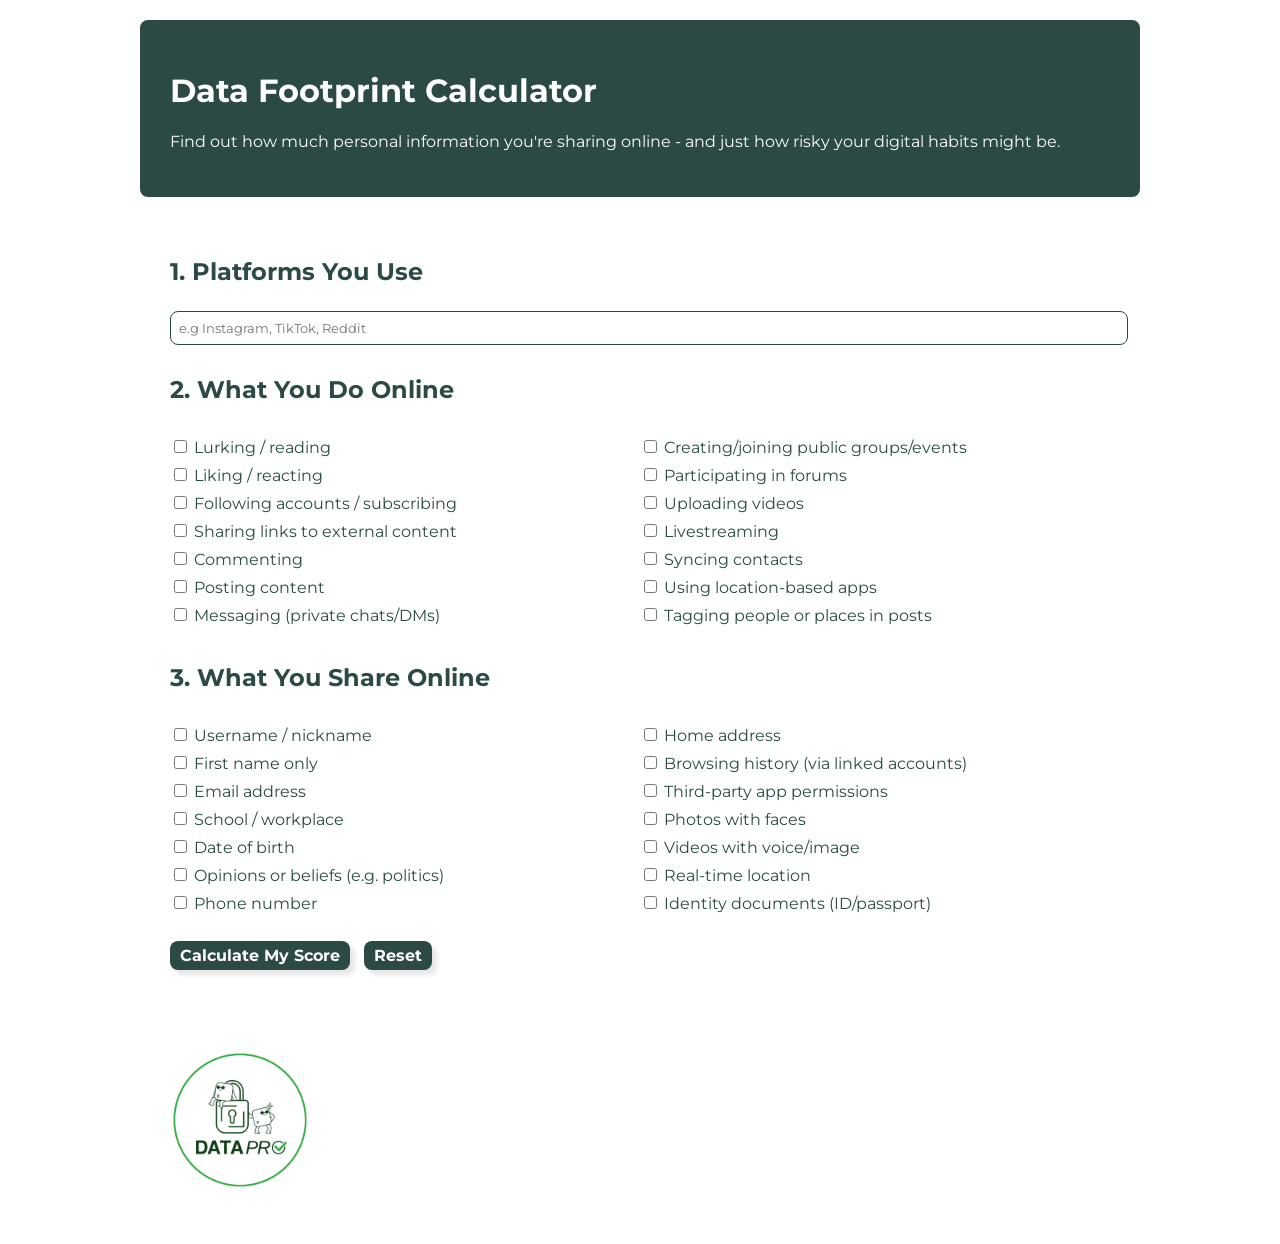
==== index.html @ 4d806327 "Change background to be green on 0 risk level" ====
<!DOCTYPE html>
<html>

<head>
    <meta charset="UTF-8">
    <title>Data Footprint Calculator</title>
    <link rel="preconnect" href="https://fonts.googleapis.com">
    <link rel="preconnect" href="https://fonts.gstatic.com" crossorigin>
    <link href="https://fonts.googleapis.com/css2?family=Montserrat:ital,wght@0,100..900;1,100..900&display=swap"
        rel="stylesheet">
    <link rel="stylesheet" href="styles.css">

</head>

<body>
    <div class="content-padding page-header">
            <h1>Data Footprint Calculator</h1>
            <p style="color: white;">Find out how much personal information you're sharing online - and just how risky your digital habits might be.</p>
    </div>

    <form id="footprintForm" class="content-padding">
        <h2>1. Platforms You Use</h2>
        <label><input type="text" name="platforms" placeholder="e.g Instagram, TikTok, Reddit" style="width:100%;"></label>

        <h2>2. What You Do Online</h2>
        <div class="flex-row">
            <div style="width: 50%;">
                <label><input type="checkbox" name="activity" value="1"> Lurking / reading</label>
                <label><input type="checkbox" name="activity" value="1"> Liking / reacting</label>
                <label><input type="checkbox" name="activity" value="1"> Following accounts / subscribing</label>
                <label><input type="checkbox" name="activity" value="2"> Sharing links to external content</label>
                <label><input type="checkbox" name="activity" value="2"> Commenting</label>
                <label><input type="checkbox" name="activity" value="2"> Posting content</label>
                <label><input type="checkbox" name="activity" value="2"> Messaging (private chats/DMs)</label>
            </div>
            <div>
                <label><input type="checkbox" name="activity" value="2"> Creating/joining public groups/events</label>
                <label><input type="checkbox" name="activity" value="2"> Participating in forums</label>
                <label><input type="checkbox" name="activity" value="3"> Uploading videos</label>
                <label><input type="checkbox" name="activity" value="3"> Livestreaming</label>
                <label><input type="checkbox" name="activity" value="3"> Syncing contacts</label>
                <label><input type="checkbox" name="activity" value="3"> Using location-based apps</label>
                <label><input type="checkbox" name="activity" value="3"> Tagging people or places in posts</label>
            </div>
        </div>



        <h2>3. What You Share Online</h2>
        <div class="flex-row">
            <div style="width: 50%;">
                <label><input type="checkbox" name="info" value="1"> Username / nickname</label>
                <label><input type="checkbox" name="info" value="1"> First name only</label>
                <label><input type="checkbox" name="info" value="2"> Email address</label>
                <label><input type="checkbox" name="info" value="2"> School / workplace</label>
                <label><input type="checkbox" name="info" value="2"> Date of birth</label>
                <label><input type="checkbox" name="info" value="2"> Opinions or beliefs (e.g. politics)</label>
                <label><input type="checkbox" name="info" value="3"> Phone number</label>
            </div>
            <div>
                <label><input type="checkbox" name="info" value="3"> Home address</label>
                <label><input type="checkbox" name="info" value="3"> Browsing history (via linked accounts)</label>
                <label><input type="checkbox" name="info" value="3"> Third-party app permissions</label>
                <label><input type="checkbox" name="info" value="3"> Photos with faces</label>
                <label><input type="checkbox" name="info" value="3"> Videos with voice/image</label>
                <label><input type="checkbox" name="info" value="4"> Real-time location</label>
                <label><input type="checkbox" name="info" value="4"> Identity documents (ID/passport)</label>
            </div>


        </div>



        <button type="button" id="submitBtn" style="margin-top:20px;">Calculate My Score</button>
        <button type="button" id="resetBtn" style="margin-left:10px;">Reset</button>

    </form>

    <div id="result" style="color: black;"></div>

    <div id="riskBreakdown" class="hidden content-padding">
        <h2 style="border-top: 1px solid rgb(128, 128, 128, 0.5); padding-top: 20px;">Understanding the Risks</h2>
        <p>Here's a complete breakdown of the risks involved with any activities you may do or infomation you share
            online. Stay safe out there!</p>

        <h3 style="padding-top: 24px;">Activites Done Online</h3>
        <table>
            <thead>
                <tr>
                    <th>Activity</th>
                    <th>Risk Level</th>
                    <th>Points</th>
                    <th>Why it Might Be Risky</th>
                </tr>
            </thead>
            <tbody>
                <tr>
                    <td>Lurking / reading</td>
                    <td>Low</td>
                    <td>1</td>
                    <td>Passive activity; no data is shared.</td>
                </tr>
                <tr>
                    <td>Liking / reacting</td>
                    <td>Low</td>
                    <td>1</td>
                    <td>Minimal data is shared; patterns may still be tracked.</td>
                </tr>
                <tr>
                    <td>Following accounts / subscribing</td>
                    <td>Low</td>
                    <td>1</td>
                    <td>May reveal interests, but limited direct exposure.</td>
                </tr>
                <tr>
                    <td>Sharing links to external content</td>
                    <td>Medium</td>
                    <td>2</td>
                    <td>Can indicate views and interests; can include tracking links.</td>
                </tr>
                <tr>
                    <td>Commenting</td>
                    <td>Medium</td>
                    <td>2</td>
                    <td>Reveals opinions; may include personal info unintentionally.</td>
                </tr>
                <tr>
                    <td>Posting content</td>
                    <td>Medium</td>
                    <td>2</td>
                    <td>May contain identifying details or patterns of behaviour.</td>
                </tr>
                <tr>
                    <td>Messaging (private chats/DMs)</td>
                    <td>Medium</td>
                    <td>2</td>
                    <td>Private, but still stored and potentially exposed.</td>
                </tr>
                <tr>
                    <td>Creating/joining public groups/events</td>
                    <td>Medium</td>
                    <td>2</td>
                    <td>Shows interests, affiliations, or physical presence.</td>
                </tr>
                <tr>
                    <td>Participating in forums</td>
                    <td>Medium</td>
                    <td>2</td>
                    <td>Often permanent, searchable, and potentially identifying.</td>
                </tr>
                <tr>
                    <td>Uploading videos</td>
                    <td>High</td>
                    <td>3</td>
                    <td>Can reveal appearance, voice, surroundings, identity.</td>
                </tr>
                <tr>
                    <td>Livestreaming</td>
                    <td>High</td>
                    <td>3</td>
                    <td>Real-time exposure with high potential for oversharing.</td>
                </tr>
                <tr>
                    <td>Syncing contacts</td>
                    <td>High</td>
                    <td>3</td>
                    <td>Shares your personal network with the platform.</td>
                </tr>
                <tr>
                    <td>Using location-based apps</td>
                    <td>High</td>
                    <td>3</td>
                    <td>Tracks movements and habits in real time.</td>
                </tr>
                <tr>
                    <td>Tagging people or places in posts</td>
                    <td>High</td>
                    <td>3</td>
                    <td>Reveals identity, location, and relationships.</td>
                </tr>
            </tbody>
        </table>

        <h3 style="padding-top: 24px;">Information Shared Online</h3>
        <table>
            <thead>
                <tr>
                    <th>Type of Info Shared</th>
                    <th>Sensitivity Level</th>
                    <th>Points</th>
                    <th>Why it Might Be Risky</th>
                </tr>
            </thead>
            <tbody>
                <tr>
                    <td>Username / nickname</td>
                    <td>Low</td>
                    <td>1</td>
                    <td>Often not linked to real identity, but can be reused across platforms.</td>
                </tr>
                <tr>
                    <td>First name only</td>
                    <td>Low</td>
                    <td>1</td>
                    <td>May be common, but contributes to identification when combined with other data.</td>
                </tr>
                <tr>
                    <td>Email address</td>
                    <td>Medium</td>
                    <td>2</td>
                    <td>Can be used for tracking, spam, or phishing attempts.</td>
                </tr>
                <tr>
                    <td>School / workplace</td>
                    <td>Medium</td>
                    <td>2</td>
                    <td>Gives away daily location and age group or profession.</td>
                </tr>
                <tr>
                    <td>Date of birth</td>
                    <td>Medium</td>
                    <td>2</td>
                    <td>Common for security questions; reveals age.</td>
                </tr>
                <tr>
                    <td>Opinions or beliefs (e.g. politics)</td>
                    <td>Medium</td>
                    <td>2</td>
                    <td>May be used to profile or target you with content or ads.</td>
                </tr>
                <tr>
                    <td>Phone number</td>
                    <td>High</td>
                    <td>3</td>
                    <td>Used for verification, but also enables spam, scams, and tracking.</td>
                </tr>
                <tr>
                    <td>Home address</td>
                    <td>High</td>
                    <td>3</td>
                    <td>Reveals where you live; risk of stalking or physical harm.</td>
                </tr>
                <tr>
                    <td>Browsing history (via linked accounts)</td>
                    <td>High</td>
                    <td>3</td>
                    <td>Can build an in-depth profile of your habits and interests.</td>
                </tr>
                <tr>
                    <td>Third-party app permissions</td>
                    <td>High</td>
                    <td>3</td>
                    <td>Allows other apps access to your data, often with little transparency.</td>
                </tr>
                <tr>
                    <td>Photos with faces</td>
                    <td>High</td>
                    <td>3</td>
                    <td>Facial recognition and identity exposure risks.</td>
                </tr>
                <tr>
                    <td>Videos with voice/image</td>
                    <td>High</td>
                    <td>3</td>
                    <td>Reveals multiple personal characteristics and details.</td>
                </tr>
                <tr>
                    <td>Real-time location</td>
                    <td>Very High</td>
                    <td>4</td>
                    <td>Can be used to track movements and current position.</td>
                </tr>
                <tr>
                    <td>Identity documents (ID/passport)</td>
                    <td>Very High</td>
                    <td>4</td>
                    <td>Highly sensitive; can lead to identity theft or fraud.</td>
                </tr>
            </tbody>
        </table>

    </div>

    <div>
        <img src="assets/DataPro_logo_circle.png" alt="DataPro Project Logo" style="max-width: 200px;">
    </div>

    <script>

        // Calculate Data Footprint Score
        document.getElementById('submitBtn').addEventListener('click', function () {


            let activityCheckboxes = document.querySelectorAll('input[name="activity"]:checked');
            let infoCheckboxes = document.querySelectorAll('input[name="info"]:checked');

            let score = 0;
            let highestRisk = 0;

            // Calculate total score and highest risk level
            activityCheckboxes.forEach(cb => {
                let val = parseInt(cb.value);
                score += val;
                if (val > highestRisk) highestRisk = val;
            });

            infoCheckboxes.forEach(cb => {
                let val = parseInt(cb.value);
                score += val;
                if (val > highestRisk) highestRisk = val;
            });

            console.log(highestRisk);
            
            // Determine background colour based on risk level
            let backgroundColor = '';
            if (highestRisk <= 1) {
                backgroundColor = "green";
            } else if (highestRisk === 2) {
                backgroundColor = "yellow";
            } else if (highestRisk === 3) {
                backgroundColor = "orange";
            } else if (highestRisk === 4) {
                backgroundColor = "red";
            };


            // Determine Footprint Size based on total score
            let footprintSize = '';
            if (score <= 10) {
                footprintSize = '🟢 Minimal – You’re sharing very little online';
            } else if (score <= 25) {
                footprintSize = '🟠 Moderate – You’re sharing a fair amount';
            } else if (score <= 45) {
                footprintSize = '🟡 Significant – Your online footprint is growing';
            } else {
                footprintSize = '🔴 Large – You have a very big online footprint';
            }

            // Determine Risk Level based on highest risk value
            let riskLevel = '';
            switch (highestRisk) {
                case 4:
                    riskLevel = '🔴 High Risk – You’ve shared highly sensitive information or actions';
                    break;
                case 3:
                    riskLevel = '🟠 Moderate Risk – You’re sharing some sensitive data or actions';
                    break;
                case 2:
                    riskLevel = '🟡 Low Risk – You have moderate sharing behaviour';
                    break;
                default:
                    riskLevel = '🟢 Minimal Risk – Your online activity is quite safe';
            }


            // Show result div and populate results
            let resultDiv = document.getElementById('result');
            resultDiv.innerHTML = `
                <h3>The results are in...</h3>
                <strong>Footprint Score:</strong> ${score}<br></br>
                <strong>Footprint Size:</strong> ${footprintSize}<br></br>
                <strong>Risk Level:</strong> ${riskLevel}<br></br>`;

            // resultDiv.classList.remove('hidden');
            resultDiv.removeAttribute('class');

            resultDiv.classList.add('result-visible');
            resultDiv.classList.add(`${backgroundColor}`);
            resultDiv.classList.add('visible');


            // Show Risk Breakdown table
            const breakdown = document.getElementById("riskBreakdown");
            breakdown.classList.remove('hidden');
            breakdown.classList.add('visible');

        });

        // Reset Form 
        document.getElementById('resetBtn').addEventListener('click', function () {

            // Hide results
            const resultDiv = document.getElementById('result');
            resultDiv.classList.remove('visible');
            resultDiv.classList.remove('result-visible');
            resultDiv.classList.add('hidden');

            // Hide the breakdown table
            const breakdown = document.getElementById("riskBreakdown");
            breakdown.classList.remove("visible");
            breakdown.classList.add("hidden");

            // Uncheck checkboxes
            document.querySelectorAll('input[type="checkbox"]').forEach(cb => cb.checked = false);

            // Clear platforms input
            document.querySelector('input[name="platforms"]').value = '';



        });

    </script>

</body>

</html>
---- styles.css ----
:root {
               --dp-green: #2b4a45;
           }

           body {
               font-family: 'Montserrat', sans-serif;
               color: var(--dp-green);
               max-width: 1000px;
               margin: 0 auto;
               padding: 20px;
           }

           .content-padding {
               padding: 30px;
           }

           .page-header {
               background-color: var(--dp-green);
               border-radius: 8px;
               ;
           }

           h1 {
               color: white;
           }

           h2 {
               margin-top: 30px;
               padding-bottom: 5px;
           }

           label {
               display: block;
               margin: 8px 0;
           }


           #result {
               margin-top: 20px;
               opacity: 1;
               transition: opacity 0.5s ease;
           }

           .result-visible {
               border: 1px solid var(--dp-green);
               margin: 0 30px;
               padding: 5px 15px;
               border-radius: 8px;
           }

           /* DYNAMIC CLASSES FOR RESULTS BACKGROUND*/ 
           .red {
            background-color: rgb(252, 81, 81);
           }

           .orange {
            background-color: rgb(238, 164, 26);
           }

           .yellow {
                background-color: rgb(255, 255, 145);
           }

           .green {
            background-color: rgb(157, 223, 157);
           }

           .hidden {
               display: none;
           }

           .visible {
               display: block;
           }

           .flex-row {
               display: flex;
               flex-direction: row;
               align-items: center;
           }

           input {
               padding: 8px;
               border: 0.5px solid var(--dp-green);
               border-radius: 8px;
               font-family: 'Montserrat', sans-serif;
           }

           button {
               padding: 5px 10px;
               border: none;
               border-radius: 8px;
               font-size: 1rem;
               font-family: 'Montserrat', sans-serif;
               font-weight: bold;
               background-color: var(--dp-green);
               color: white;
               box-shadow: 5px 5px 5px rgba(0, 0, 0, 0.1);
           }

           button:hover {
               cursor: pointer;
               background-color: rgb(43, 74, 69, 0.7);
           }

           table {
               width: 100%;
               border-collapse: collapse;
               margin: 1em 0;
               font-family: 'Montserrat', sans-serif;
               box-shadow: 0 2px 5px rgba(0, 0, 0, 0.1);
           }

           th,
           td {
               padding: 12px 16px;
               text-align: left;
               border-bottom: 1px solid #ddd;
           }

           thead {
               background-color: #f5f5f5;
           }

           tbody tr:nth-child(even) {
               background-color: #fafafa;
           }

           th {
               font-weight: 600;
               color: #333;
           }
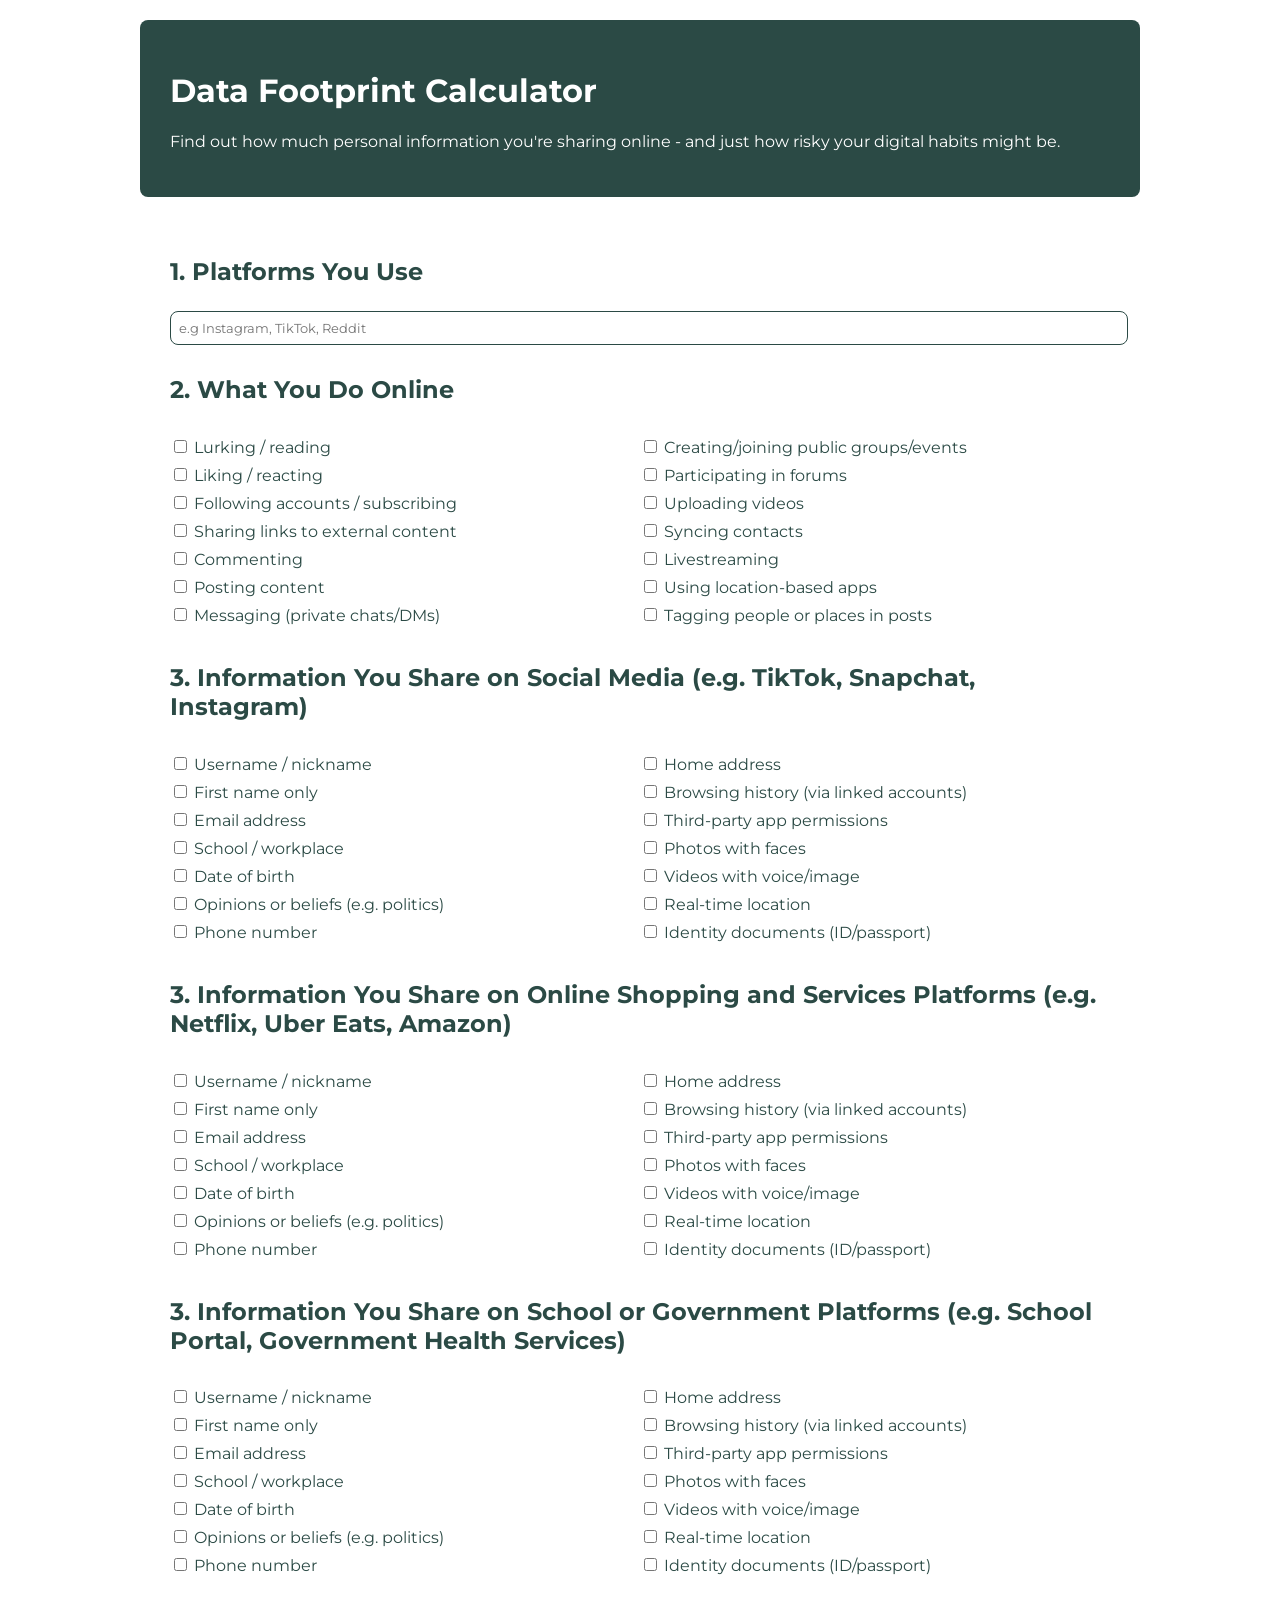
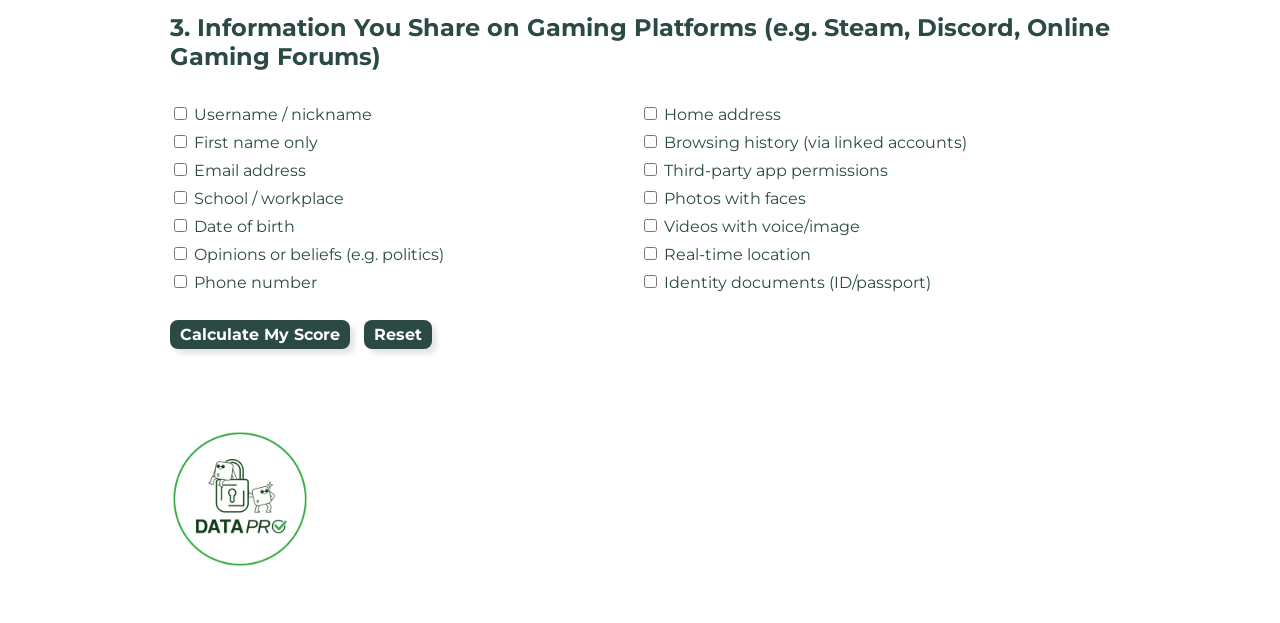
==== commit 4a2ba314: "updates made to scoring system - add separate categories for information shared on different types o" ====
--- a/index.html
+++ b/index.html
@@ -9,22 +9,24 @@
     <link href="https://fonts.googleapis.com/css2?family=Montserrat:ital,wght@0,100..900;1,100..900&display=swap"
         rel="stylesheet">
     <link rel="stylesheet" href="styles.css">
-
+    <meta name="viewport" content="width=device-width, initial-scale=1.0">
 </head>
 
 <body>
     <div class="content-padding page-header">
-            <h1>Data Footprint Calculator</h1>
-            <p style="color: white;">Find out how much personal information you're sharing online - and just how risky your digital habits might be.</p>
+        <h1>Data Footprint Calculator</h1>
+        <p style="color: white;">Find out how much personal information you're sharing online - and just how risky your
+            digital habits might be.</p>
     </div>
 
     <form id="footprintForm" class="content-padding">
         <h2>1. Platforms You Use</h2>
-        <label><input type="text" name="platforms" placeholder="e.g Instagram, TikTok, Reddit" style="width:100%;"></label>
+        <label><input type="text" name="platforms" placeholder="e.g Instagram, TikTok, Reddit"
+                style="width:100%;"></label>
 
         <h2>2. What You Do Online</h2>
         <div class="flex-row">
-            <div style="width: 50%;">
+            <div class="checkbox-container">
                 <label><input type="checkbox" name="activity" value="1"> Lurking / reading</label>
                 <label><input type="checkbox" name="activity" value="1"> Liking / reacting</label>
                 <label><input type="checkbox" name="activity" value="1"> Following accounts / subscribing</label>
@@ -37,22 +39,20 @@
                 <label><input type="checkbox" name="activity" value="2"> Creating/joining public groups/events</label>
                 <label><input type="checkbox" name="activity" value="2"> Participating in forums</label>
                 <label><input type="checkbox" name="activity" value="3"> Uploading videos</label>
-                <label><input type="checkbox" name="activity" value="3"> Livestreaming</label>
                 <label><input type="checkbox" name="activity" value="3"> Syncing contacts</label>
-                <label><input type="checkbox" name="activity" value="3"> Using location-based apps</label>
-                <label><input type="checkbox" name="activity" value="3"> Tagging people or places in posts</label>
-            </div>
-        </div>
-
-
-
-        <h2>3. What You Share Online</h2>
+                <label><input type="checkbox" name="activity" value="4"> Livestreaming</label>
+                <label><input type="checkbox" name="activity" value="4"> Using location-based apps</label>
+                <label><input type="checkbox" name="activity" value="4"> Tagging people or places in posts</label>
+            </div>
+        </div>
+
+        <h2>3. Information You Share on Social Media (e.g. TikTok, Snapchat, Instagram)</h2>
         <div class="flex-row">
-            <div style="width: 50%;">
+            <div class="checkbox-container">
                 <label><input type="checkbox" name="info" value="1"> Username / nickname</label>
                 <label><input type="checkbox" name="info" value="1"> First name only</label>
                 <label><input type="checkbox" name="info" value="2"> Email address</label>
-                <label><input type="checkbox" name="info" value="2"> School / workplace</label>
+                <label><input type="checkbox" name="info" value="3"> School / workplace</label>
                 <label><input type="checkbox" name="info" value="2"> Date of birth</label>
                 <label><input type="checkbox" name="info" value="2"> Opinions or beliefs (e.g. politics)</label>
                 <label><input type="checkbox" name="info" value="3"> Phone number</label>
@@ -66,11 +66,74 @@
                 <label><input type="checkbox" name="info" value="4"> Real-time location</label>
                 <label><input type="checkbox" name="info" value="4"> Identity documents (ID/passport)</label>
             </div>
-
-
-        </div>
-
-
+        </div>
+
+        <h2>3. Information You Share on Online Shopping and Services Platforms (e.g. Netflix, Uber Eats, Amazon)</h2>
+        <div class="flex-row">
+            <div class="checkbox-container">
+                <label><input type="checkbox" name="info" value="1"> Username / nickname</label>
+                <label><input type="checkbox" name="info" value="1"> First name only</label>
+                <label><input type="checkbox" name="info" value="2"> Email address</label>
+                <label><input type="checkbox" name="info" value="3"> School / workplace</label>
+                <label><input type="checkbox" name="info" value="3"> Date of birth</label>
+                <label><input type="checkbox" name="info" value="2"> Opinions or beliefs (e.g. politics)</label>
+                <label><input type="checkbox" name="info" value="3"> Phone number</label>
+            </div>
+            <div>
+                <label><input type="checkbox" name="info" value="2"> Home address</label>
+                <label><input type="checkbox" name="info" value="3"> Browsing history (via linked accounts)</label>
+                <label><input type="checkbox" name="info" value="3"> Third-party app permissions</label>
+                <label><input type="checkbox" name="info" value="2"> Photos with faces</label>
+                <label><input type="checkbox" name="info" value="2"> Videos with voice/image</label>
+                <label><input type="checkbox" name="info" value="3"> Real-time location</label>
+                <label><input type="checkbox" name="info" value="4"> Identity documents (ID/passport)</label>
+            </div>
+        </div>
+
+        <h2>3. Information You Share on School or Government Platforms (e.g. School Portal, Government Health Services)
+        </h2>
+        <div class="flex-row">
+            <div class="checkbox-container">
+                <label><input type="checkbox" name="info" value="1"> Username / nickname</label>
+                <label><input type="checkbox" name="info" value="1"> First name only</label>
+                <label><input type="checkbox" name="info" value="2"> Email address</label>
+                <label><input type="checkbox" name="info" value="2"> School / workplace</label>
+                <label><input type="checkbox" name="info" value="2"> Date of birth</label>
+                <label><input type="checkbox" name="info" value="2"> Opinions or beliefs (e.g. politics)</label>
+                <label><input type="checkbox" name="info" value="2"> Phone number</label>
+            </div>
+            <div>
+                <label><input type="checkbox" name="info" value="2"> Home address</label>
+                <label><input type="checkbox" name="info" value="2"> Browsing history (via linked accounts)</label>
+                <label><input type="checkbox" name="info" value="2"> Third-party app permissions</label>
+                <label><input type="checkbox" name="info" value="1"> Photos with faces</label>
+                <label><input type="checkbox" name="info" value="1"> Videos with voice/image</label>
+                <label><input type="checkbox" name="info" value="2"> Real-time location</label>
+                <label><input type="checkbox" name="info" value="2"> Identity documents (ID/passport)</label>
+            </div>
+        </div>
+
+        <h2>3. Information You Share on Gaming Platforms (e.g. Steam, Discord, Online Gaming Forums)</h2>
+        <div class="flex-row">
+            <div class="checkbox-container">
+                <label><input type="checkbox" name="info" value="1"> Username / nickname</label>
+                <label><input type="checkbox" name="info" value="2"> First name only</label>
+                <label><input type="checkbox" name="info" value="3"> Email address</label>
+                <label><input type="checkbox" name="info" value="3"> School / workplace</label>
+                <label><input type="checkbox" name="info" value="2"> Date of birth</label>
+                <label><input type="checkbox" name="info" value="2"> Opinions or beliefs (e.g. politics)</label>
+                <label><input type="checkbox" name="info" value="3"> Phone number</label>
+            </div>
+            <div>
+                <label><input type="checkbox" name="info" value="4"> Home address</label>
+                <label><input type="checkbox" name="info" value="3"> Browsing history (via linked accounts)</label>
+                <label><input type="checkbox" name="info" value="3"> Third-party app permissions</label>
+                <label><input type="checkbox" name="info" value="3"> Photos with faces</label>
+                <label><input type="checkbox" name="info" value="3"> Videos with voice/image</label>
+                <label><input type="checkbox" name="info" value="4"> Real-time location</label>
+                <label><input type="checkbox" name="info" value="4"> Identity documents (ID/passport)</label>
+            </div>
+        </div>
 
         <button type="button" id="submitBtn" style="margin-top:20px;">Calculate My Score</button>
         <button type="button" id="resetBtn" style="margin-left:10px;">Reset</button>
@@ -85,204 +148,435 @@
             online. Stay safe out there!</p>
 
         <h3 style="padding-top: 24px;">Activites Done Online</h3>
-        <table>
-            <thead>
-                <tr>
-                    <th>Activity</th>
-                    <th>Risk Level</th>
-                    <th>Points</th>
-                    <th>Why it Might Be Risky</th>
-                </tr>
-            </thead>
-            <tbody>
-                <tr>
-                    <td>Lurking / reading</td>
-                    <td>Low</td>
-                    <td>1</td>
-                    <td>Passive activity; no data is shared.</td>
-                </tr>
-                <tr>
-                    <td>Liking / reacting</td>
-                    <td>Low</td>
-                    <td>1</td>
-                    <td>Minimal data is shared; patterns may still be tracked.</td>
-                </tr>
-                <tr>
-                    <td>Following accounts / subscribing</td>
-                    <td>Low</td>
-                    <td>1</td>
-                    <td>May reveal interests, but limited direct exposure.</td>
-                </tr>
-                <tr>
-                    <td>Sharing links to external content</td>
-                    <td>Medium</td>
-                    <td>2</td>
-                    <td>Can indicate views and interests; can include tracking links.</td>
-                </tr>
-                <tr>
-                    <td>Commenting</td>
-                    <td>Medium</td>
-                    <td>2</td>
-                    <td>Reveals opinions; may include personal info unintentionally.</td>
-                </tr>
-                <tr>
-                    <td>Posting content</td>
-                    <td>Medium</td>
-                    <td>2</td>
-                    <td>May contain identifying details or patterns of behaviour.</td>
-                </tr>
-                <tr>
-                    <td>Messaging (private chats/DMs)</td>
-                    <td>Medium</td>
-                    <td>2</td>
-                    <td>Private, but still stored and potentially exposed.</td>
-                </tr>
-                <tr>
-                    <td>Creating/joining public groups/events</td>
-                    <td>Medium</td>
-                    <td>2</td>
-                    <td>Shows interests, affiliations, or physical presence.</td>
-                </tr>
-                <tr>
-                    <td>Participating in forums</td>
-                    <td>Medium</td>
-                    <td>2</td>
-                    <td>Often permanent, searchable, and potentially identifying.</td>
-                </tr>
-                <tr>
-                    <td>Uploading videos</td>
-                    <td>High</td>
-                    <td>3</td>
-                    <td>Can reveal appearance, voice, surroundings, identity.</td>
-                </tr>
-                <tr>
-                    <td>Livestreaming</td>
-                    <td>High</td>
-                    <td>3</td>
-                    <td>Real-time exposure with high potential for oversharing.</td>
-                </tr>
-                <tr>
-                    <td>Syncing contacts</td>
-                    <td>High</td>
-                    <td>3</td>
-                    <td>Shares your personal network with the platform.</td>
-                </tr>
-                <tr>
-                    <td>Using location-based apps</td>
-                    <td>High</td>
-                    <td>3</td>
-                    <td>Tracks movements and habits in real time.</td>
-                </tr>
-                <tr>
-                    <td>Tagging people or places in posts</td>
-                    <td>High</td>
-                    <td>3</td>
-                    <td>Reveals identity, location, and relationships.</td>
-                </tr>
-            </tbody>
-        </table>
-
-        <h3 style="padding-top: 24px;">Information Shared Online</h3>
-        <table>
-            <thead>
-                <tr>
-                    <th>Type of Info Shared</th>
-                    <th>Sensitivity Level</th>
-                    <th>Points</th>
-                    <th>Why it Might Be Risky</th>
-                </tr>
-            </thead>
-            <tbody>
-                <tr>
-                    <td>Username / nickname</td>
-                    <td>Low</td>
-                    <td>1</td>
-                    <td>Often not linked to real identity, but can be reused across platforms.</td>
-                </tr>
-                <tr>
-                    <td>First name only</td>
-                    <td>Low</td>
-                    <td>1</td>
-                    <td>May be common, but contributes to identification when combined with other data.</td>
-                </tr>
-                <tr>
-                    <td>Email address</td>
-                    <td>Medium</td>
-                    <td>2</td>
-                    <td>Can be used for tracking, spam, or phishing attempts.</td>
-                </tr>
-                <tr>
-                    <td>School / workplace</td>
-                    <td>Medium</td>
-                    <td>2</td>
-                    <td>Gives away daily location and age group or profession.</td>
-                </tr>
-                <tr>
-                    <td>Date of birth</td>
-                    <td>Medium</td>
-                    <td>2</td>
-                    <td>Common for security questions; reveals age.</td>
-                </tr>
-                <tr>
-                    <td>Opinions or beliefs (e.g. politics)</td>
-                    <td>Medium</td>
-                    <td>2</td>
-                    <td>May be used to profile or target you with content or ads.</td>
-                </tr>
-                <tr>
-                    <td>Phone number</td>
-                    <td>High</td>
-                    <td>3</td>
-                    <td>Used for verification, but also enables spam, scams, and tracking.</td>
-                </tr>
-                <tr>
-                    <td>Home address</td>
-                    <td>High</td>
-                    <td>3</td>
-                    <td>Reveals where you live; risk of stalking or physical harm.</td>
-                </tr>
-                <tr>
-                    <td>Browsing history (via linked accounts)</td>
-                    <td>High</td>
-                    <td>3</td>
-                    <td>Can build an in-depth profile of your habits and interests.</td>
-                </tr>
-                <tr>
-                    <td>Third-party app permissions</td>
-                    <td>High</td>
-                    <td>3</td>
-                    <td>Allows other apps access to your data, often with little transparency.</td>
-                </tr>
-                <tr>
-                    <td>Photos with faces</td>
-                    <td>High</td>
-                    <td>3</td>
-                    <td>Facial recognition and identity exposure risks.</td>
-                </tr>
-                <tr>
-                    <td>Videos with voice/image</td>
-                    <td>High</td>
-                    <td>3</td>
-                    <td>Reveals multiple personal characteristics and details.</td>
-                </tr>
-                <tr>
-                    <td>Real-time location</td>
-                    <td>Very High</td>
-                    <td>4</td>
-                    <td>Can be used to track movements and current position.</td>
-                </tr>
-                <tr>
-                    <td>Identity documents (ID/passport)</td>
-                    <td>Very High</td>
-                    <td>4</td>
-                    <td>Highly sensitive; can lead to identity theft or fraud.</td>
-                </tr>
-            </tbody>
-        </table>
-
+        <div class="table-container">
+            <table>
+                <thead>
+                    <tr>
+                        <th>Activity</th>
+                        <th>Risk Level</th>
+                        <th>Why it Might Be Risky</th>
+                    </tr>
+                </thead>
+                <tbody>
+                    <tr>
+                        <td>Lurking / reading</td>
+                        <td>Low</td>
+                        <td>Passive activity; no data is shared.</td>
+                    </tr>
+                    <tr>
+                        <td>Liking / reacting</td>
+                        <td>Low</td>
+                        <td>Minimal data is shared; patterns may still be tracked.</td>
+                    </tr>
+                    <tr>
+                        <td>Following accounts / subscribing</td>
+                        <td>Low</td>
+                        <td>May reveal interests, but limited direct exposure.</td>
+                    </tr>
+                    <tr>
+                        <td>Sharing links to external content</td>
+                        <td>Medium</td>
+                        <td>Can indicate views and interests; can include tracking links.</td>
+                    </tr>
+                    <tr>
+                        <td>Commenting</td>
+                        <td>Medium</td>
+                        <td>Reveals opinions; may include personal info unintentionally.</td>
+                    </tr>
+                    <tr>
+                        <td>Posting content</td>
+                        <td>Medium</td>
+                        <td>May contain identifying details or patterns of behaviour.</td>
+                    </tr>
+                    <tr>
+                        <td>Messaging (private chats/DMs)</td>
+                        <td>Medium</td>
+                        <td>Private, but still stored and potentially exposed.</td>
+                    </tr>
+                    <tr>
+                        <td>Creating/joining public groups/events</td>
+                        <td>Medium</td>
+                        <td>Shows interests, affiliations, or physical presence.</td>
+                    </tr>
+                    <tr>
+                        <td>Participating in forums</td>
+                        <td>Medium</td>
+                        <td>Often permanent, searchable, and potentially identifying.</td>
+                    </tr>
+                    <tr>
+                        <td>Uploading videos</td>
+                        <td>High</td>
+                        <td>Can reveal appearance, voice, surroundings, identity.</td>
+                    </tr>
+                                        <tr>
+                        <td>Syncing contacts</td>
+                        <td>High</td>
+                        <td>Shares your personal network with the platform.</td>
+                    </tr>
+                    <tr>
+                        <td>Livestreaming</td>
+                        <td>Very High</td>
+                        <td>Real-time exposure with high potential for oversharing.</td>
+                    </tr>
+                    <tr>
+                        <td>Using location-based apps</td>
+                        <td>Very High</td>
+                        <td>Tracks movements and habits in real time.</td>
+                    </tr>
+                    <tr>
+                        <td>Tagging people or places in posts</td>
+                        <td>Very High</td>
+                        <td>Reveals identity, location, and relationships.</td>
+                    </tr>
+                </tbody>
+            </table>
+        </div>
+
+        <h3 style="padding-top: 24px;">Information Shared on Social Media Platforms</h3>
+        <div class="table-container">
+            <table>
+                <thead>
+                    <tr>
+                        <th>Type of Info Shared</th>
+                        <th>Sensitivity Level</th>
+                        <th>Why it Might Be Risky</th>
+                    </tr>
+                </thead>
+                <tbody>
+                    <tr>
+                        <td>Username / nickname</td>
+                        <td>Low</td>
+                        <td>Often not linked to real identity, but can be reused across platforms.</td>
+                    </tr>
+                    <tr>
+                        <td>First name only</td>
+                        <td>Low</td>
+                        <td>May be common, but contributes to identification when combined with other data.</td>
+                    </tr>
+                    <tr>
+                        <td>Email address</td>
+                        <td>Medium</td>
+                        <td>Can be used for tracking, spam, or phishing attempts.</td>
+                    </tr>
+                    <tr>
+                        <td>Date of birth</td>
+                        <td>Medium</td>
+                        <td>Common for security questions; reveals age.</td>
+                    </tr>
+                    <tr>
+                        <td>Opinions or beliefs (e.g. politics)</td>
+                        <td>Medium</td>
+                        <td>May be used to profile or target you with content or ads.</td>
+                    </tr>
+                    <tr>
+                        <td>School / workplace</td>
+                        <td>High</td>
+                        <td>Gives away daily location and age group or profession.</td>
+                    </tr>
+                    <tr>
+                        <td>Phone number</td>
+                        <td>High</td>
+                        <td>Used for verification, but also enables spam, scams, and tracking.</td>
+                    </tr>
+                    <tr>
+                        <td>Home address</td>
+                        <td>High</td>
+                        <td>Reveals where you live; risk of stalking or physical harm.</td>
+                    </tr>
+                    <tr>
+                        <td>Browsing history (via linked accounts)</td>
+                        <td>High</td>
+                        <td>Can build an in-depth profile of your habits and interests.</td>
+                    </tr>
+                    <tr>
+                        <td>Third-party app permissions</td>
+                        <td>High</td>
+                        <td>Allows other apps access to your data, often with little transparency.</td>
+                    </tr>
+                    <tr>
+                        <td>Photos with faces</td>
+                        <td>High</td>
+                        <td>Facial recognition and identity exposure risks.</td>
+                    </tr>
+                    <tr>
+                        <td>Videos with voice/image</td>
+                        <td>High</td>
+                        <td>Reveals multiple personal characteristics and details.</td>
+                    </tr>
+                    <tr>
+                        <td>Real-time location</td>
+                        <td>Very High</td>
+                        <td>Can be used to track movements and current position.</td>
+                    </tr>
+                    <tr>
+                        <td>Identity documents (ID/passport)</td>
+                        <td>Very High</td>
+                        <td>Highly sensitive; can lead to identity theft or fraud.</td>
+                    </tr>
+                </tbody>
+            </table>
+        </div>
+
+        <h3 style="padding-top: 24px;">Information Shared on Online Shopping & Services Platforms</h3>
+        <div class="table-container">
+            <table>
+                <thead>
+                    <tr>
+                        <th>Type of Info Shared</th>
+                        <th>Sensitivity Level</th>
+                        <th>Why it Might Be Risky</th>
+                    </tr>
+                </thead>
+                <tbody>
+                    <tr>
+                        <td>Username / nickname</td>
+                        <td>Low</td>
+                        <td>Can be reused across platforms and linked with purchase habits.</td>
+                    </tr>
+                    <tr>
+                        <td>First name only</td>
+                        <td>Low</td>
+                        <td>May not identify you alone, but can help build a profile.</td>
+                    </tr>
+                    <tr>
+                        <td>Opinions or beliefs (e.g. politics)</td>
+                        <td>Medium</td>
+                        <td>Used for profiling and ad targeting.</td>
+                    </tr>
+                    <tr>
+                        <td>Email address</td>
+                        <td>Medium</td>
+                        <td>Used for login, marketing, and vulnerable to spam/phishing.</td>
+                    </tr>
+                    <tr>
+                        <td>Home address</td>
+                        <td>High</td>
+                        <td>Shared for delivery, but poses risks if leaked.</td>
+                    </tr>
+
+                    <tr>
+                        <td>School / workplace</td>
+                        <td>High</td>
+                        <td>Helps reveal location or income bracket.</td>
+                    </tr>
+                    <tr>
+                        <td>Date of birth</td>
+                        <td>High</td>
+                        <td>Used for age verification and account security.</td>
+                    </tr>
+                    <tr>
+                        <td>Phone number</td>
+                        <td>High</td>
+                        <td>Used for delivery updates but vulnerable to scam calls.</td>
+                    </tr>
+                    <tr>
+                        <td>Browsing history (via linked accounts)</td>
+                        <td>High</td>
+                        <td>Used for highly targeted advertising and profiling.</td>
+                    </tr>
+                    <tr>
+                        <td>Third-party app permissions</td>
+                        <td>High</td>
+                        <td>Grants access to order data or account behaviour.</td>
+                    </tr>
+                    <tr>
+                        <td>Photos with faces</td>
+                        <td>High</td>
+                        <td>May be shared in reviews or support and expose identity.</td>
+                    </tr>
+                    <tr>
+                        <td>Videos with voice/image</td>
+                        <td>High</td>
+                        <td>Rare but can reveal habits or surroundings.</td>
+                    </tr>
+                    <tr>
+                        <td>Real-time location</td>
+                        <td>High</td>
+                        <td>Used for deliveries or transport, but reveals movement.</td>
+                    </tr>
+                    <tr>
+                        <td>Identity documents (ID/passport)</td>
+                        <td>Very High</td>
+                        <td>Sometimes required for ID verification — very sensitive.</td>
+                    </tr>
+                </tbody>
+            </table>
+        </div>
+
+        <h3 style="padding-top: 24px;">Information Shared on School or Government Platforms</h3>
+        <div class="table-container">
+            <table>
+                <thead>
+                    <tr>
+                        <th>Type of Info Shared</th>
+                        <th>Sensitivity Level</th>
+                        <th>Why it Might Be Risky</th>
+                    </tr>
+                </thead>
+                <tbody>
+                    <tr>
+                        <td>Username / nickname</td>
+                        <td>Low</td>
+                        <td>Often randomly assigned, low risk alone.</td>
+                    </tr>
+                    <tr>
+                        <td>First name only</td>
+                        <td>Low</td>
+                        <td>Minimal identification risk by itself.</td>
+                    </tr>
+                    <tr>
+                        <td>Photos with faces</td>
+                        <td>Low</td>
+                        <td>May be used in school portals or IDs, but usually restricted access.</td>
+                    </tr>
+                    <tr>
+                        <td>Videos with voice/image</td>
+                        <td>Low</td>
+                        <td>Used in learning platforms — typically not public.</td>
+                    </tr>
+                    <tr>
+                        <td>Email address</td>
+                        <td>Medium</td>
+                        <td>Used for login — susceptible to phishing.</td>
+                    </tr>
+                    <tr>
+                        <td>School / workplace</td>
+                        <td>Medium</td>
+                        <td>Can reveal age group, study focus, and schedule.</td>
+                    </tr>
+                    <tr>
+                        <td>Date of birth</td>
+                        <td>Medium</td>
+                        <td>Used for ID and age-based services.</td>
+                    </tr>
+                    <tr>
+                        <td>Opinions or beliefs (e.g. politics)</td>
+                        <td>Medium</td>
+                        <td>Shared in projects or surveys; not always private.</td>
+                    </tr>
+                    <tr>
+                        <td>Phone number</td>
+                        <td>Medium</td>
+                        <td>Used for emergency contact — risk if exposed.</td>
+                    </tr>
+                    <tr>
+                        <td>Home address</td>
+                        <td>Medium</td>
+                        <td>Used for official records — very sensitive if shared externally.</td>
+                    </tr>
+                    <tr>
+                        <td>Browsing history (via linked accounts)</td>
+                        <td>Medium</td>
+                        <td>Could reveal learning habits or interest areas.</td>
+                    </tr>
+                    <tr>
+                        <td>Third-party app permissions</td>
+                        <td>Medium</td>
+                        <td>May expose activity across learning tools.</td>
+                    </tr>
+                    <tr>
+                        <td>Real-time location</td>
+                        <td>Medium</td>
+                        <td>Can be tracked via login IP or device — privacy concern if mishandled.</td>
+                    </tr>
+                    <tr>
+                        <td>Identity documents (ID/passport)</td>
+                        <td>Medium</td>
+                        <td>Used for formal registration — must be securely stored.</td>
+                    </tr>
+                </tbody>
+            </table>
+        </div>
+
+        <h3 style="padding-top: 24px;">Information Shared on Gaming Platforms</h3>
+        <div class="table-container">
+            <table>
+                <thead>
+                    <tr>
+                        <th>Type of Info Shared</th>
+                        <th>Sensitivity Level</th>
+                        <th>Why it Might Be Risky</th>
+                    </tr>
+                </thead>
+                <tbody>
+                    <tr>
+                        <td>Username / nickname</td>
+                        <td>Medium</td>
+                        <td>Often reused across platforms; can become identifiable.</td>
+                    </tr>
+                    <tr>
+                        <td>First name only</td>
+                        <td>Medium</td>
+                        <td>Often shared in chats or profiles.</td>
+                    </tr>
+                    <tr>
+                        <td>Date of birth</td>
+                        <td>Medium</td>
+                        <td>Used to verify age or content access.</td>
+                    </tr>
+                    <tr>
+                        <td>Opinions or beliefs (e.g. politics)</td>
+                        <td>Medium</td>
+                        <td>May appear in forums or chats — can be logged or used against you.</td>
+                    </tr>
+                    <tr>
+                        <td>Email address</td>
+                        <td>High</td>
+                        <td>Used for account login — target for phishing and spam.</td>
+                    </tr>
+                    <tr>
+                        <td>School / workplace</td>
+                        <td>High</td>
+                        <td>May give away personal routines or age.</td>
+                    </tr>
+                    <tr>
+                        <td>Phone number</td>
+                        <td>High</td>
+                        <td>Can enable scams or in-game harassment.</td>
+                    </tr>
+                    <tr>
+                        <td>Browsing history (via linked accounts)</td>
+                        <td>High</td>
+                        <td>Used for content recommendations or targeting.</td>
+                    </tr>
+                    <tr>
+                        <td>Third-party app permissions</td>
+                        <td>High</td>
+                        <td>Used to access gaming data across devices or services.</td>
+                    </tr>
+                    <tr>
+                        <td>Photos with faces</td>
+                        <td>High</td>
+                        <td>Sometimes shared in profiles or community spaces.</td>
+                    </tr>
+                    <tr>
+                        <td>Videos with voice/image</td>
+                        <td>High</td>
+                        <td>Used in streams or chats — captures real-world data.</td>
+                    </tr>
+                    <tr>
+                        <td>Home address</td>
+                        <td>Very High</td>
+                        <td>Rarely required — serious privacy risk if leaked.</td>
+                    </tr>
+                    <tr>
+                        <td>Real-time location</td>
+                        <td>Very High</td>
+                        <td>Reveals when and where you're online or playing.</td>
+                    </tr>
+                    <tr>
+                        <td>Identity documents (ID/passport)</td>
+                        <td>Very High</td>
+                        <td>Used in age verification or reporting — critical if compromised.</td>
+                    </tr>
+                </tbody>
+            </table>
+        </div>
     </div>
 
-    <div>
+
+    </div>
+    <div class="logo-container">
         <img src="assets/DataPro_logo_circle.png" alt="DataPro Project Logo" style="max-width: 200px;">
     </div>
 
@@ -312,7 +606,7 @@
             });
 
             console.log(highestRisk);
-            
+
             // Determine background colour based on risk level
             let backgroundColor = '';
             if (highestRisk <= 1) {
@@ -328,30 +622,30 @@
 
             // Determine Footprint Size based on total score
             let footprintSize = '';
-            if (score <= 10) {
-                footprintSize = '🟢 Minimal – You’re sharing very little online';
+            if (score <= 8) {
+                footprintSize = '🟢 Minimal – You’re sharing very little personal information online. This means your data footprint is small, and it’s harder for others to track or profile you. Keep up the good habits!';
+            } else if (score <= 17) {
+                footprintSize = '🟠 Moderate – You’re sharing a fair amount of personal information online. Your data footprint is growing, which can make it easier for companies or others to learn about your habits and preferences. Consider reviewing what you share and how often.';
             } else if (score <= 25) {
-                footprintSize = '🟠 Moderate – You’re sharing a fair amount';
-            } else if (score <= 45) {
-                footprintSize = '🟡 Significant – Your online footprint is growing';
+                footprintSize = '🟡 Significant – You’ve shared quite a lot of personal information online. Your data footprint is now quite visible and could be used to build a detailed profile of you. It’s a good time to think carefully about privacy settings and the data you put out there.';
             } else {
-                footprintSize = '🔴 Large – You have a very big online footprint';
+                footprintSize = '🔴 Large – You’ve shared a substantial amount of personal information online, increasing your digital exposure. This level of sharing can put you at greater risk for privacy breaches or unwanted tracking. Consider tightening your privacy controls and being cautious about what you share in the future.';
             }
 
             // Determine Risk Level based on highest risk value
             let riskLevel = '';
             switch (highestRisk) {
                 case 4:
-                    riskLevel = '🔴 High Risk – You’ve shared highly sensitive information or actions';
+                    riskLevel = '🔴 High Risk – You’ve shared highly sensitive personal information. This could expose you to privacy breaches, identity theft, or unwanted attention. Consider reviewing what kind of content you post and adjusting your privacy settings.';
                     break;
                 case 3:
-                    riskLevel = '🟠 Moderate Risk – You’re sharing some sensitive data or actions';
+                    riskLevel = '🟠 Moderate Risk – You’re sharing some sensitive data which could make you more visible online. There’s a risk that this information could be used in ways you didn’t intend. Think about what you’re sharing and who can see it.';
                     break;
                 case 2:
-                    riskLevel = '🟡 Low Risk – You have moderate sharing behaviour';
+                    riskLevel = '🟡 Low Risk – You have moderate sharing behaviour. You’re making some data visible online, but it’s not highly sensitive. Still, it’s worth occasionally reviewing your sharing habits and privacy settings.';
                     break;
                 default:
-                    riskLevel = '🟢 Minimal Risk – Your online activity is quite safe';
+                    riskLevel = '🟢 Minimal Risk – Your online activity is quite safe. You’re cautious about what you share and who can see it. Keep it up and stay aware as digital platforms change.';
             }
 
 
@@ -359,9 +653,12 @@
             let resultDiv = document.getElementById('result');
             resultDiv.innerHTML = `
                 <h3>The results are in...</h3>
-                <strong>Footprint Score:</strong> ${score}<br></br>
-                <strong>Footprint Size:</strong> ${footprintSize}<br></br>
-                <strong>Risk Level:</strong> ${riskLevel}<br></br>`;
+                <strong>Footprint Size:</strong><br></br>
+                Your Data Footprint score is <strong>${score}/33</strong><br></br>
+                ${footprintSize}<br></br>  
+                <strong>Risk Level:</strong><br></br>
+                ${riskLevel}<br></br>`;
+
 
             // resultDiv.classList.remove('hidden');
             resultDiv.removeAttribute('class');
--- a/styles.css
+++ b/styles.css
@@ -29,6 +29,10 @@
                padding-bottom: 5px;
            }
 
+           .checkbox-container {
+               width: 50%;
+           }
+
            label {
                display: block;
                margin: 8px 0;
@@ -42,27 +46,31 @@
            }
 
            .result-visible {
-               border: 1px solid var(--dp-green);
+               border: 6px solid black;
                margin: 0 30px;
                padding: 5px 15px;
                border-radius: 8px;
            }
 
-           /* DYNAMIC CLASSES FOR RESULTS BACKGROUND*/ 
+           /* DYNAMIC CLASSES FOR RESULTS BACKGROUND*/
            .red {
-            background-color: rgb(252, 81, 81);
+               border: 3px solid rgb(252, 81, 81);
+               background-color: rgb(252, 81, 81, 0.3);
            }
 
            .orange {
-            background-color: rgb(238, 164, 26);
+               border: 3px solid rgb(238, 164, 26);
+               background-color: rgb(238, 164, 26, 0.3);
            }
 
            .yellow {
-                background-color: rgb(255, 255, 145);
+               border: 3px solid rgb(255, 255, 145);
+               background-color: rgb(255, 255, 145, 0.4);
            }
 
            .green {
-            background-color: rgb(157, 223, 157);
+               border: 3px solid rgb(157, 223, 157);
+               background-color: rgb(157, 223, 157, 0.3);
            }
 
            .hidden {
@@ -128,6 +136,74 @@
 
            th {
                font-weight: 600;
-               color: #333;
-           }
-
+               color: var(--dp-green);
+           }
+
+           @media (max-width: 480px) {
+               body {
+                   padding: 1rem;
+                   font-size: 16px;
+               }
+
+               .content-padding {
+                   padding: 20px;
+               }
+
+               .page-header {
+                   text-align: center;
+               }
+
+               h2 {
+                   margin: 15px 0;
+                   padding: 0;
+               }
+
+               input[type="text"] {
+                   width: 90%;
+                   margin-bottom: 20px;
+                   ;
+               }
+
+               .flex-row {
+                   flex-direction: column;
+               }
+
+               .checkbox-container {
+                   width: 100%;
+               }
+
+               label {
+                   display: flex;
+                   flex-direction: row;
+                   align-items: start;
+                   justify-content: left;
+               }
+
+               .result-visible {
+                   margin: 0 20px;
+               }
+
+               .table-container {
+                   overflow-x: auto;
+                   -webkit-overflow-scrolling: touch;
+                   /* smooth scrolling on iOS */
+               }
+
+               .table-container table {
+                   width: 100%;
+                   min-width: 600px;
+                   /* or however wide your table needs to be */
+               }
+
+               .logo-container {
+                   display: flex;
+                   justify-content: center;
+                   align-items: center;
+               }
+
+               .logo-container img {
+                   height: auto;
+               }
+
+
+           }
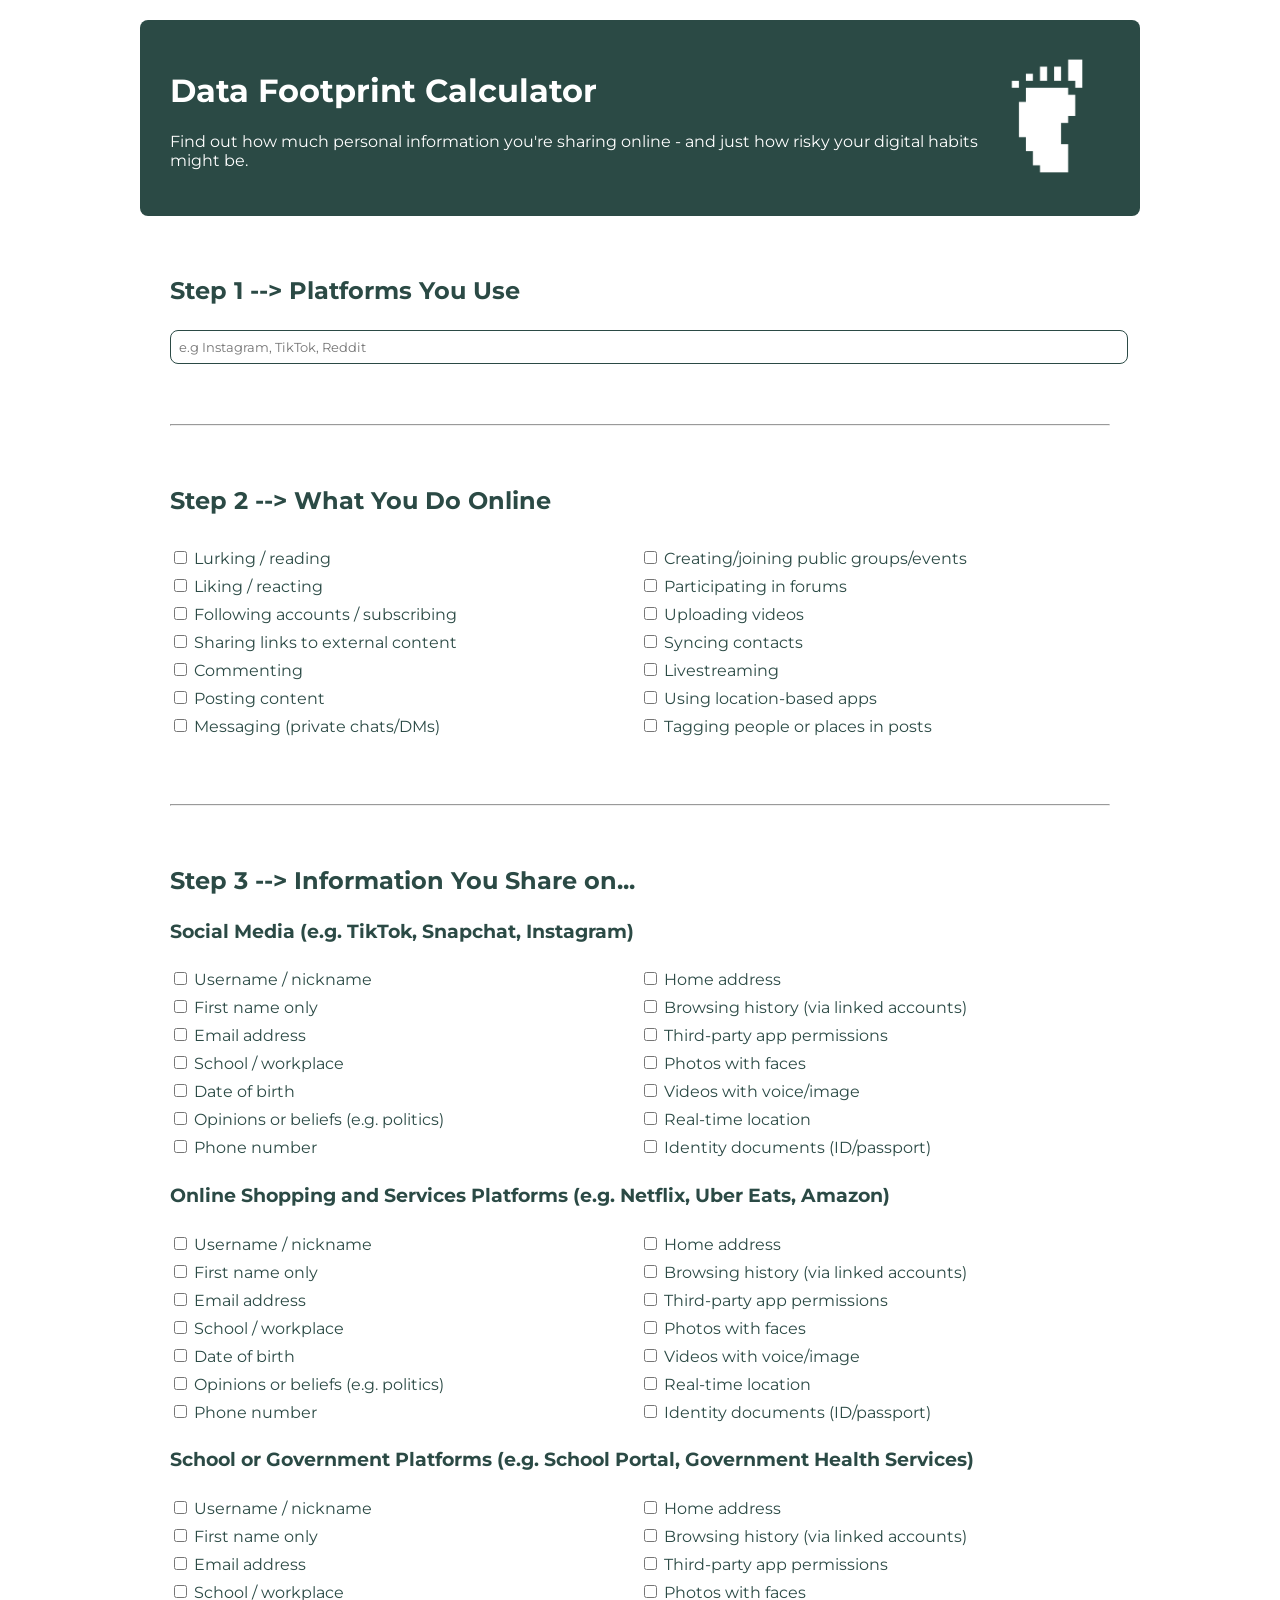
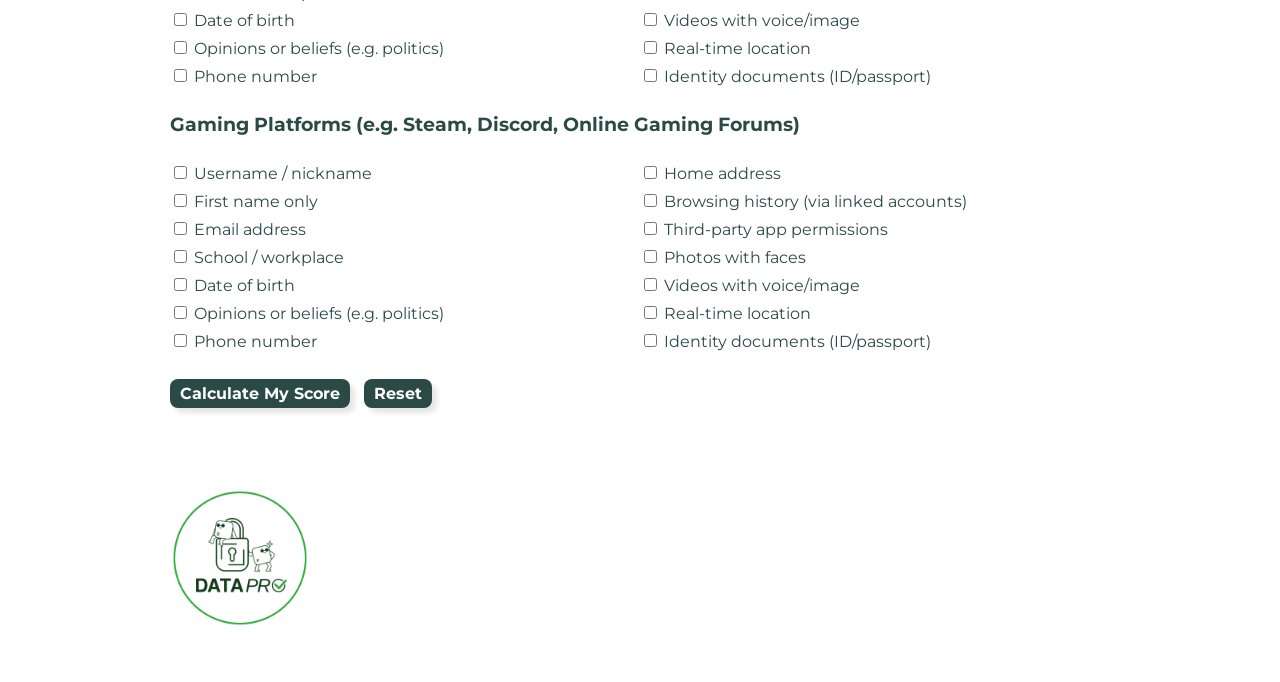
==== commit a52022f5: "Updates based on Lucie feedback (tables, title colours, icons)" ====
--- a/index.html
+++ b/index.html
@@ -10,21 +10,30 @@
         rel="stylesheet">
     <link rel="stylesheet" href="styles.css">
     <meta name="viewport" content="width=device-width, initial-scale=1.0">
+    <link rel="icon" href="assets/favicon-calculator.png" type="image/png">
+
 </head>
 
 <body>
-    <div class="content-padding page-header">
-        <h1>Data Footprint Calculator</h1>
-        <p style="color: white;">Find out how much personal information you're sharing online - and just how risky your
-            digital habits might be.</p>
+    <div class="content-padding page-header flex-row">
+        <div>
+            <h1>Data Footprint Calculator</h1>
+            <p style="color: white;">Find out how much personal information you're sharing online - and just how risky
+                your digital habits might be.</p>
+        </div>
+        <div>
+            <img src="assets/footprint-pixelated.png" alt="footprint icon">
+        </div>
+
     </div>
 
     <form id="footprintForm" class="content-padding">
-        <h2>1. Platforms You Use</h2>
+        <h2>Step 1 --> Platforms You Use</h2>
         <label><input type="text" name="platforms" placeholder="e.g Instagram, TikTok, Reddit"
                 style="width:100%;"></label>
 
-        <h2>2. What You Do Online</h2>
+        <hr>
+        <h2>Step 2 --> What You Do Online</h2>
         <div class="flex-row">
             <div class="checkbox-container">
                 <label><input type="checkbox" name="activity" value="1"> Lurking / reading</label>
@@ -45,8 +54,9 @@
                 <label><input type="checkbox" name="activity" value="4"> Tagging people or places in posts</label>
             </div>
         </div>
-
-        <h2>3. Information You Share on Social Media (e.g. TikTok, Snapchat, Instagram)</h2>
+        <hr>
+        <h2>Step 3 --> Information You Share on...</h2>
+        <h3>Social Media (e.g. TikTok, Snapchat, Instagram)</h3>
         <div class="flex-row">
             <div class="checkbox-container">
                 <label><input type="checkbox" name="info" value="1"> Username / nickname</label>
@@ -68,7 +78,7 @@
             </div>
         </div>
 
-        <h2>3. Information You Share on Online Shopping and Services Platforms (e.g. Netflix, Uber Eats, Amazon)</h2>
+        <h3>Online Shopping and Services Platforms (e.g. Netflix, Uber Eats, Amazon)</h3>
         <div class="flex-row">
             <div class="checkbox-container">
                 <label><input type="checkbox" name="info" value="1"> Username / nickname</label>
@@ -90,8 +100,7 @@
             </div>
         </div>
 
-        <h2>3. Information You Share on School or Government Platforms (e.g. School Portal, Government Health Services)
-        </h2>
+        <h3>School or Government Platforms (e.g. School Portal, Government Health Services)</h3>
         <div class="flex-row">
             <div class="checkbox-container">
                 <label><input type="checkbox" name="info" value="1"> Username / nickname</label>
@@ -113,7 +122,7 @@
             </div>
         </div>
 
-        <h2>3. Information You Share on Gaming Platforms (e.g. Steam, Discord, Online Gaming Forums)</h2>
+        <h3>Gaming Platforms (e.g. Steam, Discord, Online Gaming Forums)</h3>
         <div class="flex-row">
             <div class="checkbox-container">
                 <label><input type="checkbox" name="info" value="1"> Username / nickname</label>
@@ -140,14 +149,33 @@
 
     </form>
 
+
+
     <div id="result" style="color: black;"></div>
 
     <div id="riskBreakdown" class="hidden content-padding">
-        <h2 style="border-top: 1px solid rgb(128, 128, 128, 0.5); padding-top: 20px;">Understanding the Risks</h2>
-        <p>Here's a complete breakdown of the risks involved with any activities you may do or infomation you share
-            online. Stay safe out there!</p>
-
-        <h3 style="padding-top: 24px;">Activites Done Online</h3>
+
+        <hr>
+
+        <h2>Understanding the Risks</h2>
+        <p>Below you’ll find a full explanation of the risks associated with the things you do and share online. Not all
+            actions are equally risky — context matters, so <e>where</e> you post something can make a big difference.
+            For example, sharing your location privately with friends is very different from posting it publicly on a
+            livestream. That’s why we’ve broken things down into separate tables based on the type of platform you’re
+            using.</p>
+        <p>Check out the links below to explore each category in more detail:</p>
+        <ul>
+            <li class="explananation-li"><a href="#activities-done-table">Activities done online</a></li>
+            <li class="explananation-li"><a href="#info-sm-table">Information shared on social media platforms</a></li>
+            <li class="explananation-li"><a href="#info-shopping-table">Information shared on online shopping and
+                    services platforms</a></li>
+            <li class="explananation-li"><a href="#info-school-table">Information shared on school or government
+                    platforms</a></li>
+            <li class="explananation-li"><a href="#info-gaming-table">Information shared on gaming platforms</a></li>
+        </ul>
+        <p>The more you understand, the more in control you’ll be of your data footprint. Stay safe out there!</p>
+
+        <h3 style="padding-top: 24px;" id="activities-done-table">Activites Done Online</h3>
         <div class="table-container">
             <table>
                 <thead>
@@ -208,7 +236,7 @@
                         <td>High</td>
                         <td>Can reveal appearance, voice, surroundings, identity.</td>
                     </tr>
-                                        <tr>
+                    <tr>
                         <td>Syncing contacts</td>
                         <td>High</td>
                         <td>Shares your personal network with the platform.</td>
@@ -232,7 +260,7 @@
             </table>
         </div>
 
-        <h3 style="padding-top: 24px;">Information Shared on Social Media Platforms</h3>
+        <h3 style="padding-top: 24px;" id="info-sm-table">Information Shared on Social Media Platforms</h3>
         <div class="table-container">
             <table>
                 <thead>
@@ -317,7 +345,8 @@
             </table>
         </div>
 
-        <h3 style="padding-top: 24px;">Information Shared on Online Shopping & Services Platforms</h3>
+        <h3 style="padding-top: 24px;" id="info-shopping-table">Information Shared on Online Shopping & Services
+            Platforms</h3>
         <div class="table-container">
             <table>
                 <thead>
@@ -403,7 +432,7 @@
             </table>
         </div>
 
-        <h3 style="padding-top: 24px;">Information Shared on School or Government Platforms</h3>
+        <h3 style="padding-top: 24px;" id="info-school-table">Information Shared on School or Government Platforms</h3>
         <div class="table-container">
             <table>
                 <thead>
@@ -490,7 +519,7 @@
 
         <h3 style="padding-top: 24px;">Information Shared on Gaming Platforms</h3>
         <div class="table-container">
-            <table>
+            <table id="info-gaming-table">
                 <thead>
                     <tr>
                         <th>Type of Info Shared</th>
@@ -590,81 +619,109 @@
             let infoCheckboxes = document.querySelectorAll('input[name="info"]:checked');
 
             let score = 0;
-            let highestRisk = 0;
-
-            // Calculate total score and highest risk level
+
+            // Calculate total score of all action checkboxes
             activityCheckboxes.forEach(cb => {
                 let val = parseInt(cb.value);
                 score += val;
-                if (val > highestRisk) highestRisk = val;
+                // convert to %
             });
 
-            infoCheckboxes.forEach(cb => {
-                let val = parseInt(cb.value);
-                score += val;
-                if (val > highestRisk) highestRisk = val;
-            });
-
+            let percentageScore = Math.floor((score / 33) * 100);
+
+            // Maps through all infoCheckbox values and assigns highest to higestRisk
+            let highestRisk = infoCheckboxes.length ? Math.max(...[...infoCheckboxes].map(cb => parseInt(cb.value))) : 0;
+
+
+            console.log(score);
             console.log(highestRisk);
-
-            // Determine background colour based on risk level
-            let backgroundColor = '';
-            if (highestRisk <= 1) {
-                backgroundColor = "green";
-            } else if (highestRisk === 2) {
-                backgroundColor = "yellow";
-            } else if (highestRisk === 3) {
-                backgroundColor = "orange";
-            } else if (highestRisk === 4) {
-                backgroundColor = "red";
-            };
 
 
             // Determine Footprint Size based on total score
             let footprintSize = '';
             if (score <= 8) {
-                footprintSize = '🟢 Minimal – You’re sharing very little personal information online. This means your data footprint is small, and it’s harder for others to track or profile you. Keep up the good habits!';
+                footprintSize = '<strong>Minimal</strong> – You’re sharing very little personal information online. This means your data footprint is small, and it’s harder for others to track or profile you. Keep up the good habits!';
             } else if (score <= 17) {
-                footprintSize = '🟠 Moderate – You’re sharing a fair amount of personal information online. Your data footprint is growing, which can make it easier for companies or others to learn about your habits and preferences. Consider reviewing what you share and how often.';
+                footprintSize = '<strong>Moderate</strong> – You’re sharing a fair amount of personal information online. Your data footprint is growing, which can make it easier for companies or others to learn about your habits and preferences. Consider reviewing what you share and how often.';
             } else if (score <= 25) {
-                footprintSize = '🟡 Significant – You’ve shared quite a lot of personal information online. Your data footprint is now quite visible and could be used to build a detailed profile of you. It’s a good time to think carefully about privacy settings and the data you put out there.';
+                footprintSize = '<strong>Significant</strong> – You’ve shared quite a lot of personal information online. Your data footprint is now quite visible and could be used to build a detailed profile of you. It’s a good time to think carefully about privacy settings and the data you put out there.';
             } else {
-                footprintSize = '🔴 Large – You’ve shared a substantial amount of personal information online, increasing your digital exposure. This level of sharing can put you at greater risk for privacy breaches or unwanted tracking. Consider tightening your privacy controls and being cautious about what you share in the future.';
+                footprintSize = '<strong>Large</strong> – You’ve shared a substantial amount of personal information online, increasing your digital exposure. This level of sharing can put you at greater risk for privacy breaches or unwanted tracking. Consider tightening your privacy controls and being cautious about what you share in the future.';
             }
 
             // Determine Risk Level based on highest risk value
             let riskLevel = '';
             switch (highestRisk) {
                 case 4:
-                    riskLevel = '🔴 High Risk – You’ve shared highly sensitive personal information. This could expose you to privacy breaches, identity theft, or unwanted attention. Consider reviewing what kind of content you post and adjusting your privacy settings.';
+                    riskLevel = '<strong>High Risk</strong> – You’ve shared highly sensitive personal information. This could expose you to privacy breaches, identity theft, or unwanted attention. Consider reviewing what kind of content you post and adjusting your privacy settings.';
                     break;
                 case 3:
-                    riskLevel = '🟠 Moderate Risk – You’re sharing some sensitive data which could make you more visible online. There’s a risk that this information could be used in ways you didn’t intend. Think about what you’re sharing and who can see it.';
+                    riskLevel = '<strong>Moderate Risk</strong> – You’re sharing some sensitive data which could make you more visible online. There’s a risk that this information could be used in ways you didn’t intend. Think about what you’re sharing and who can see it.';
                     break;
                 case 2:
-                    riskLevel = '🟡 Low Risk – You have moderate sharing behaviour. You’re making some data visible online, but it’s not highly sensitive. Still, it’s worth occasionally reviewing your sharing habits and privacy settings.';
+                    riskLevel = '<strong>Low Risk</strong> – You have moderate sharing behaviour. You’re making some data visible online, but it’s not highly sensitive. Still, it’s worth occasionally reviewing your sharing habits and privacy settings.';
                     break;
                 default:
-                    riskLevel = '🟢 Minimal Risk – Your online activity is quite safe. You’re cautious about what you share and who can see it. Keep it up and stay aware as digital platforms change.';
+                    riskLevel = '<strong>Minimal</strong> Risk – Your online activity is quite safe. You’re cautious about what you share and who can see it. Keep it up and stay aware as digital platforms change.';
             }
+
+            // Determine footprint size title colour
+            let footprintSizeTitleColor = '';
+            if (score <= 8) {
+                footprintSizeTitleColor = "green";
+            } else if (score <= 17) {
+                footprintSizeTitleColor = "yellow";
+            } else if (score <= 25) {
+                footprintSizeTitleColor = "orange";
+            } else if (score <= 33) {
+                footprintSizeTitleColor = "red";
+            };
+
+            console.log("footprint size title colour: ", footprintSizeTitleColor);
+
+            // Determine risk level title colour
+            let riskLevelTitleColor = '';
+            if (highestRisk <= 1) {
+                riskLevelTitleColor = "green";
+            } else if (highestRisk === 2) {
+                riskLevelTitleColor = "yellow";
+            } else if (highestRisk === 3) {
+                riskLevelTitleColor = "orange";
+            } else if (highestRisk === 4) {
+                riskLevelTitleColor = "red";
+            };
+
+            console.log("risk level title colour: ", riskLevelTitleColor);
 
 
             // Show result div and populate results
             let resultDiv = document.getElementById('result');
             resultDiv.innerHTML = `
-                <h3>The results are in...</h3>
-                <strong>Footprint Size:</strong><br></br>
-                Your Data Footprint score is <strong>${score}/33</strong><br></br>
-                ${footprintSize}<br></br>  
-                <strong>Risk Level:</strong><br></br>
-                ${riskLevel}<br></br>`;
-
-
-            // resultDiv.classList.remove('hidden');
-            resultDiv.removeAttribute('class');
-
+                <div>
+                <h2>The results are in...</h2>
+                <h3 id="footprint-size-title">Footprint Size:</h3>
+                Your Data Footprint score is <strong>${percentageScore}%</strong><br></br>
+                ${footprintSize}
+                <h3 id="risk-level-title">Risk Level:</h3>
+                ${riskLevel}    
+                </div>
+                <div>
+                <img src="assets/result-trophy-icon.png">  
+                </div>
+`;
+
+
+            // Get title and assign colour:
+
+            const footprintSizeTitle = document.getElementById('footprint-size-title');
+            const riskLevelTitle = document.getElementById('risk-level-title');
+
+            footprintSizeTitle.classList.add(footprintSizeTitleColor);
+            riskLevelTitle.classList.add(riskLevelTitleColor);
+
+            resultDiv.classList.remove('hidden');
+            // resultDiv.removeAttribute('class');
             resultDiv.classList.add('result-visible');
-            resultDiv.classList.add(`${backgroundColor}`);
             resultDiv.classList.add('visible');
 
 
@@ -672,6 +729,7 @@
             const breakdown = document.getElementById("riskBreakdown");
             breakdown.classList.remove('hidden');
             breakdown.classList.add('visible');
+
 
         });
 
--- a/styles.css
+++ b/styles.css
@@ -1,5 +1,9 @@
            :root {
                --dp-green: #2b4a45;
+           }
+
+           html {
+               scroll-behavior: smooth;
            }
 
            body {
@@ -17,8 +21,12 @@
            .page-header {
                background-color: var(--dp-green);
                border-radius: 8px;
-               ;
-           }
+            }
+            
+            .page-header img {
+                width: 120px;
+                margin-left: 10px;
+            }
 
            h1 {
                color: white;
@@ -40,37 +48,47 @@
 
 
            #result {
+               display: flex;
+               flex-direction: row;
+               align-items: center;
+               justify-content: center;
                margin-top: 20px;
                opacity: 1;
                transition: opacity 0.5s ease;
            }
 
+           #result h3 {
+               text-decoration: underline;
+           }
+
+           #result img {
+               margin: 0 30px;
+               width: 180px;
+           }
+
            .result-visible {
                border: 6px solid black;
                margin: 0 30px;
-               padding: 5px 15px;
-               border-radius: 8px;
-           }
-
-           /* DYNAMIC CLASSES FOR RESULTS BACKGROUND*/
+               padding: 5px 15px 40px 15px;
+               border-radius: 8px;
+               box-shadow: 7px 7px 10px rgba(0, 0, 0, 0.5);
+           }
+
+           /* DYNAMIC CLASSES FOR RESULTS TITLE COLOURS*/
            .red {
-               border: 3px solid rgb(252, 81, 81);
-               background-color: rgb(252, 81, 81, 0.3);
+               color: rgb(255, 15, 15);
            }
 
            .orange {
-               border: 3px solid rgb(238, 164, 26);
-               background-color: rgb(238, 164, 26, 0.3);
+               color: rgb(245, 135, 9);
            }
 
            .yellow {
-               border: 3px solid rgb(255, 255, 145);
-               background-color: rgb(255, 255, 145, 0.4);
+               color: rgb(255, 227, 66);
            }
 
            .green {
-               border: 3px solid rgb(157, 223, 157);
-               background-color: rgb(157, 223, 157, 0.3);
+               color: rgb(28, 228, 28);
            }
 
            .hidden {
@@ -139,6 +157,36 @@
                color: var(--dp-green);
            }
 
+           .explananation-li a {
+               text-decoration: none;
+               color: var(--dp-green);
+           }
+
+           .explananation-li a:hover {
+               text-decoration: underline;
+           }
+
+           hr {
+               margin: 60px 0;
+           }
+
+
+           @media (max-width: 850px) {
+               #result {
+                   flex-direction: column;
+                   text-align: center;
+               }
+
+               #result img {
+                margin-top: 40px;
+                width: 120px;
+               }
+
+               .page-header img {
+                width: 100px;
+            }
+           }
+
            @media (max-width: 480px) {
                body {
                    padding: 1rem;
@@ -151,6 +199,10 @@
 
                .page-header {
                    text-align: center;
+               }
+
+               .page-header img {
+                width: 80px;
                }
 
                h2 {
@@ -183,6 +235,11 @@
                    margin: 0 20px;
                }
 
+               #result img {
+                margin: 30px 0 0 0;
+                width: 120px;
+               }
+
                .table-container {
                    overflow-x: auto;
                    -webkit-overflow-scrolling: touch;
@@ -205,5 +262,9 @@
                    height: auto;
                }
 
+               hr {
+                   margin: 30px 0;
+               }
+
 
            }
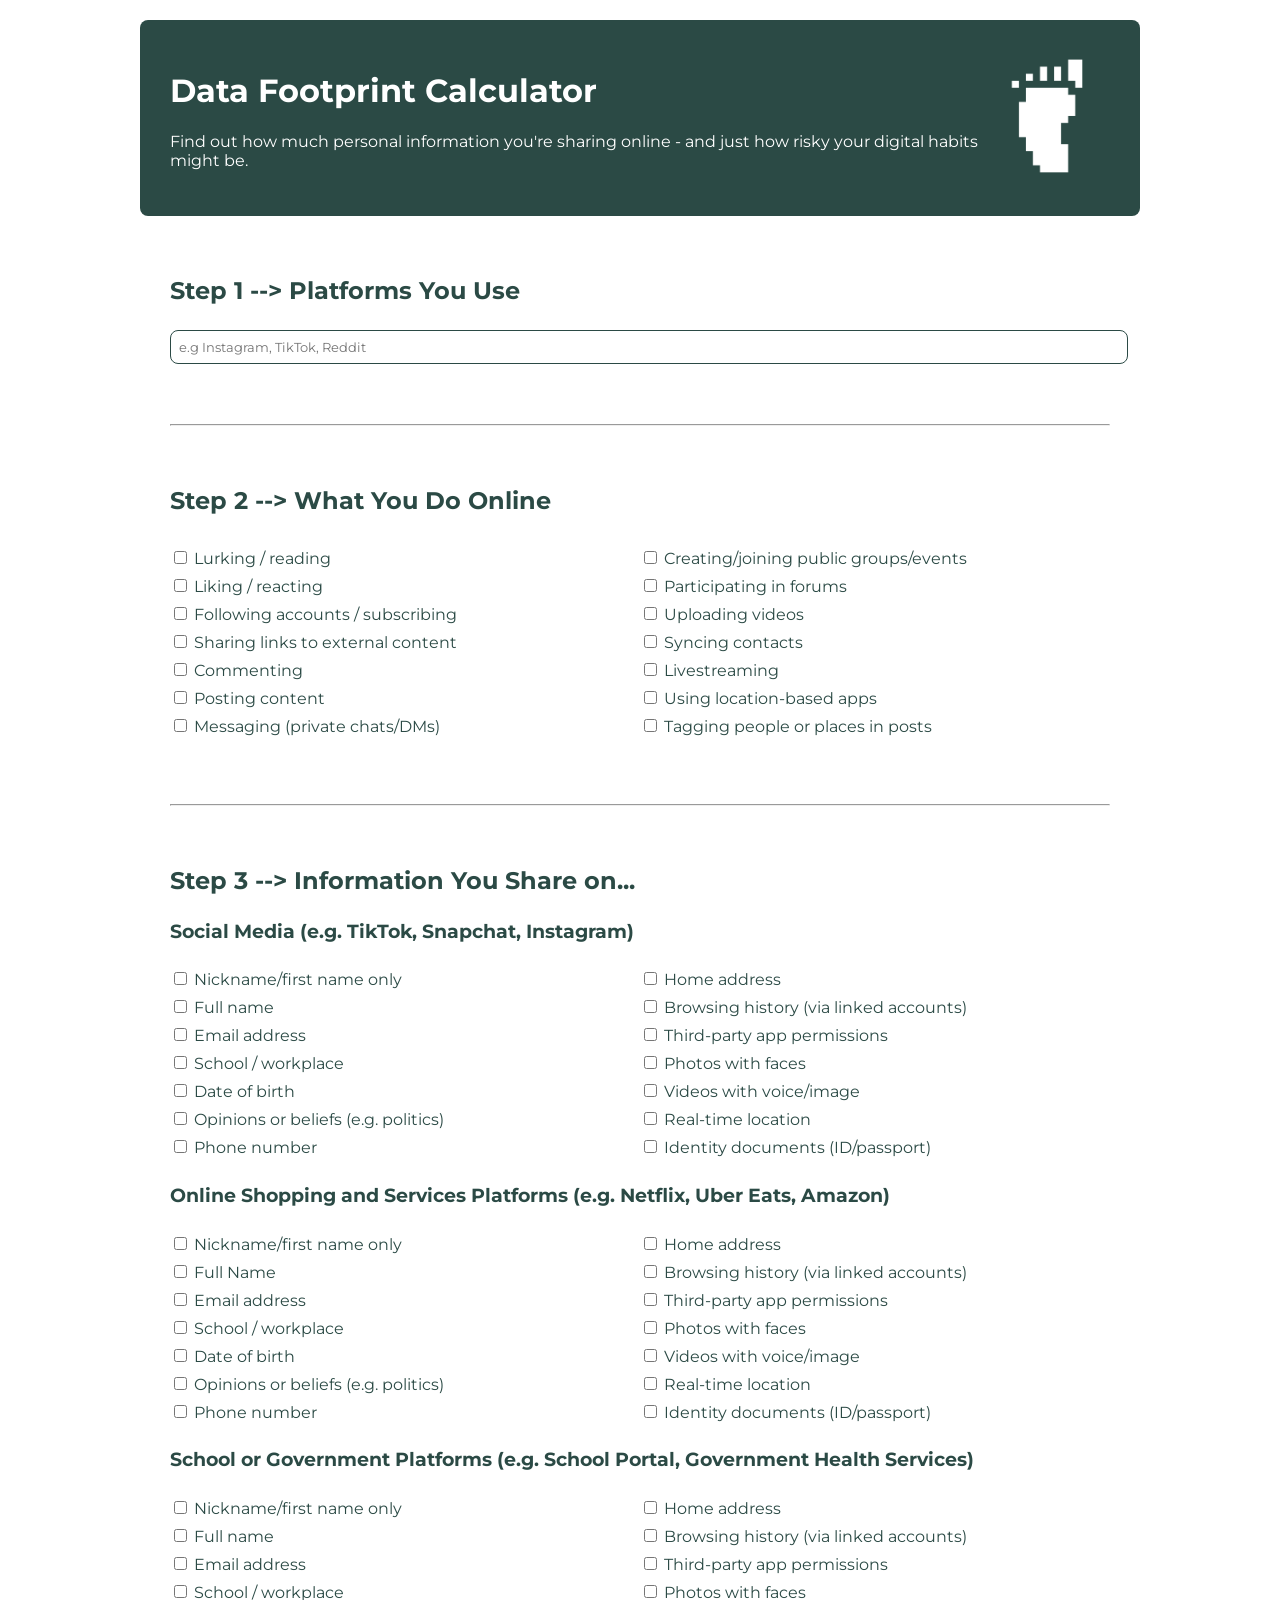
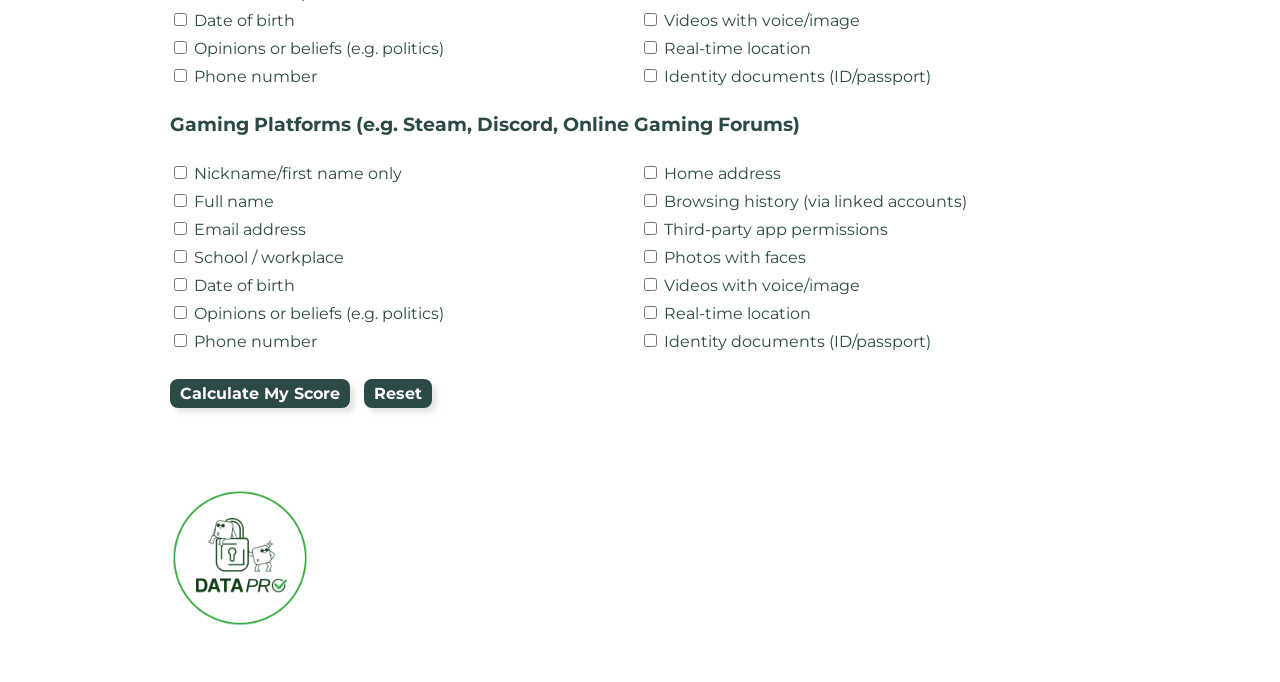
==== commit 40bfa31f: "edit info shared - nickname / full name + change table descriptions to focus on risk ." ====
--- a/index.html
+++ b/index.html
@@ -6,7 +6,8 @@
     <title>Data Footprint Calculator</title>
     <link rel="preconnect" href="https://fonts.googleapis.com">
     <link rel="preconnect" href="https://fonts.gstatic.com" crossorigin>
-    <link href="https://fonts.googleapis.com/css2?family=Montserrat:ital,wght@0,100..900;1,100..900&display=swap"
+    <link
+        href="https://fonts.googleapis.com/css2?family=Montserrat:ital,wght@0,100..900;1,100..900&family=Oswald:wght@200..700&family=Press+Start+2P&display=swap"
         rel="stylesheet">
     <link rel="stylesheet" href="styles.css">
     <meta name="viewport" content="width=device-width, initial-scale=1.0">
@@ -59,8 +60,8 @@
         <h3>Social Media (e.g. TikTok, Snapchat, Instagram)</h3>
         <div class="flex-row">
             <div class="checkbox-container">
-                <label><input type="checkbox" name="info" value="1"> Username / nickname</label>
-                <label><input type="checkbox" name="info" value="1"> First name only</label>
+                <label><input type="checkbox" name="info" value="1"> Nickname/first name only</label>
+                <label><input type="checkbox" name="info" value="2"> Full name</label>
                 <label><input type="checkbox" name="info" value="2"> Email address</label>
                 <label><input type="checkbox" name="info" value="3"> School / workplace</label>
                 <label><input type="checkbox" name="info" value="2"> Date of birth</label>
@@ -81,8 +82,8 @@
         <h3>Online Shopping and Services Platforms (e.g. Netflix, Uber Eats, Amazon)</h3>
         <div class="flex-row">
             <div class="checkbox-container">
-                <label><input type="checkbox" name="info" value="1"> Username / nickname</label>
-                <label><input type="checkbox" name="info" value="1"> First name only</label>
+                <label><input type="checkbox" name="info" value="1"> Nickname/first name only</label>
+                <label><input type="checkbox" name="info" value="2"> Full Name</label>
                 <label><input type="checkbox" name="info" value="2"> Email address</label>
                 <label><input type="checkbox" name="info" value="3"> School / workplace</label>
                 <label><input type="checkbox" name="info" value="3"> Date of birth</label>
@@ -103,8 +104,8 @@
         <h3>School or Government Platforms (e.g. School Portal, Government Health Services)</h3>
         <div class="flex-row">
             <div class="checkbox-container">
-                <label><input type="checkbox" name="info" value="1"> Username / nickname</label>
-                <label><input type="checkbox" name="info" value="1"> First name only</label>
+                <label><input type="checkbox" name="info" value="1"> Nickname/first name only</label>
+                <label><input type="checkbox" name="info" value="2"> Full name</label>
                 <label><input type="checkbox" name="info" value="2"> Email address</label>
                 <label><input type="checkbox" name="info" value="2"> School / workplace</label>
                 <label><input type="checkbox" name="info" value="2"> Date of birth</label>
@@ -125,8 +126,8 @@
         <h3>Gaming Platforms (e.g. Steam, Discord, Online Gaming Forums)</h3>
         <div class="flex-row">
             <div class="checkbox-container">
-                <label><input type="checkbox" name="info" value="1"> Username / nickname</label>
-                <label><input type="checkbox" name="info" value="2"> First name only</label>
+                <label><input type="checkbox" name="info" value="1"> Nickname/first name only</label>
+                <label><input type="checkbox" name="info" value="3"> Full name</label>
                 <label><input type="checkbox" name="info" value="3"> Email address</label>
                 <label><input type="checkbox" name="info" value="3"> School / workplace</label>
                 <label><input type="checkbox" name="info" value="2"> Date of birth</label>
@@ -272,14 +273,14 @@
                 </thead>
                 <tbody>
                     <tr>
-                        <td>Username / nickname</td>
-                        <td>Low</td>
-                        <td>Often not linked to real identity, but can be reused across platforms.</td>
-                    </tr>
-                    <tr>
-                        <td>First name only</td>
-                        <td>Low</td>
-                        <td>May be common, but contributes to identification when combined with other data.</td>
+                        <td>Nickname/first name only</td>
+                        <td>Low</td>
+                        <td>Low risk of being personally identified or tracked.</td>
+                    </tr>
+                    <tr>
+                        <td>Full name</td>
+                        <td>Medium</td>
+                        <td>Easier for strangers to find you and other personal details about you.</td>
                     </tr>
                     <tr>
                         <td>Email address</td>
@@ -289,22 +290,22 @@
                     <tr>
                         <td>Date of birth</td>
                         <td>Medium</td>
-                        <td>Common for security questions; reveals age.</td>
+                        <td>Used in security questions. May expose you to identity theft risks.</td>
                     </tr>
                     <tr>
                         <td>Opinions or beliefs (e.g. politics)</td>
                         <td>Medium</td>
-                        <td>May be used to profile or target you with content or ads.</td>
+                        <td>Can be used to profile or target you with manipulative content or ads.</td>
                     </tr>
                     <tr>
                         <td>School / workplace</td>
                         <td>High</td>
-                        <td>Gives away daily location and age group or profession.</td>
+                        <td>Reveals daily routine and location, increasing risk of unwanted contact or stalking.</td>
                     </tr>
                     <tr>
                         <td>Phone number</td>
                         <td>High</td>
-                        <td>Used for verification, but also enables spam, scams, and tracking.</td>
+                        <td>Used for verification, but also enables spam, scams, tracking, and potential account takeover.</td>
                     </tr>
                     <tr>
                         <td>Home address</td>
@@ -314,7 +315,7 @@
                     <tr>
                         <td>Browsing history (via linked accounts)</td>
                         <td>High</td>
-                        <td>Can build an in-depth profile of your habits and interests.</td>
+                        <td>Can build an in-depth profile of your habits and interests which could be used for manipulation.</td>
                     </tr>
                     <tr>
                         <td>Third-party app permissions</td>
@@ -324,17 +325,17 @@
                     <tr>
                         <td>Photos with faces</td>
                         <td>High</td>
-                        <td>Facial recognition and identity exposure risks.</td>
+                        <td>Risks include facial recognition abuse and unwanted identification.</td>
                     </tr>
                     <tr>
                         <td>Videos with voice/image</td>
                         <td>High</td>
-                        <td>Reveals multiple personal characteristics and details.</td>
+                        <td>Reveals multiple personal characteristics and details, increasing privacy invasion risk.</td>
                     </tr>
                     <tr>
                         <td>Real-time location</td>
                         <td>Very High</td>
-                        <td>Can be used to track movements and current position.</td>
+                        <td>Can be used to track movements and current position, increasing risk of stalking or physical harm.</td>
                     </tr>
                     <tr>
                         <td>Identity documents (ID/passport)</td>
@@ -358,45 +359,45 @@
                 </thead>
                 <tbody>
                     <tr>
-                        <td>Username / nickname</td>
-                        <td>Low</td>
-                        <td>Can be reused across platforms and linked with purchase habits.</td>
-                    </tr>
-                    <tr>
-                        <td>First name only</td>
-                        <td>Low</td>
-                        <td>May not identify you alone, but can help build a profile.</td>
+                        <td>Nickname/first name only</td>
+                        <td>Low</td>
+                        <td>Can be linked with purchase habits. May not identify you alone but helps build a profile.</td>
+                    </tr>
+                    <tr>
+                        <td>Full name</td>
+                        <td>Medium</td>
+                        <td>Easier to target with spam or phishing.</td>
                     </tr>
                     <tr>
                         <td>Opinions or beliefs (e.g. politics)</td>
                         <td>Medium</td>
-                        <td>Used for profiling and ad targeting.</td>
+                        <td>Used to create detailed profiles and target with manipulative ads.</td>
                     </tr>
                     <tr>
                         <td>Email address</td>
                         <td>Medium</td>
-                        <td>Used for login, marketing, and vulnerable to spam/phishing.</td>
+                        <td>Vulnerable to spam/phishing.</td>
                     </tr>
                     <tr>
                         <td>Home address</td>
                         <td>High</td>
-                        <td>Shared for delivery, but poses risks if leaked.</td>
+                        <td>Required for delivery purposes, but poses risks if leaked.</td>
                     </tr>
 
                     <tr>
                         <td>School / workplace</td>
                         <td>High</td>
-                        <td>Helps reveal location or income bracket.</td>
+                        <td>Reveals daily routine and location, increasing risk of unwanted contact or stalking.</td>
                     </tr>
                     <tr>
                         <td>Date of birth</td>
                         <td>High</td>
-                        <td>Used for age verification and account security.</td>
+                        <td>Exposure increases risk of identity theft and account hacking.</td>
                     </tr>
                     <tr>
                         <td>Phone number</td>
                         <td>High</td>
-                        <td>Used for delivery updates but vulnerable to scam calls.</td>
+                        <td>Can be required for delivery updates but vulnerable to scam calls and account takeover attempts.</td>
                     </tr>
                     <tr>
                         <td>Browsing history (via linked accounts)</td>
@@ -406,27 +407,27 @@
                     <tr>
                         <td>Third-party app permissions</td>
                         <td>High</td>
-                        <td>Grants access to order data or account behaviour.</td>
+                        <td>Grants broad access to sensitive order and account data, often without clear control.</td>
                     </tr>
                     <tr>
                         <td>Photos with faces</td>
                         <td>High</td>
-                        <td>May be shared in reviews or support and expose identity.</td>
+                        <td>Rarely required for online shopping/sevices - exposes identity and can be used in facial recognition or identity theft.</td>
                     </tr>
                     <tr>
                         <td>Videos with voice/image</td>
                         <td>High</td>
-                        <td>Rare but can reveal habits or surroundings.</td>
+                        <td>Rarely required for online shopping/sevices - can reveal personal surroundings and habits, risking privacy invasion.</td>
                     </tr>
                     <tr>
                         <td>Real-time location</td>
                         <td>High</td>
-                        <td>Used for deliveries or transport, but reveals movement.</td>
+                        <td>Used for deliveries or transport, but discloses your movements, enabling tracking or physical risks.</td>
                     </tr>
                     <tr>
                         <td>Identity documents (ID/passport)</td>
                         <td>Very High</td>
-                        <td>Sometimes required for ID verification — very sensitive.</td>
+                        <td>Sometimes required for ID verification but extremely sensitive; misuse can lead to severe fraud or identity theft.</td>
                     </tr>
                 </tbody>
             </table>
@@ -444,74 +445,74 @@
                 </thead>
                 <tbody>
                     <tr>
-                        <td>Username / nickname</td>
-                        <td>Low</td>
-                        <td>Often randomly assigned, low risk alone.</td>
-                    </tr>
-                    <tr>
-                        <td>First name only</td>
-                        <td>Low</td>
-                        <td>Minimal identification risk by itself.</td>
+                        <td>Nickname/first name only</td>
+                        <td>Low</td>
+                        <td>Mostly internal use; limited public exposure. Low risk of outside profiling.</td>
+                    </tr>
+                    <tr>
+                        <td>Full name</td>
+                        <td>Medium</td>
+                        <td>Necessary for official use and usually well protected, but risky if data leaks occur.</td>
                     </tr>
                     <tr>
                         <td>Photos with faces</td>
                         <td>Low</td>
-                        <td>May be used in school portals or IDs, but usually restricted access.</td>
+                        <td>Usually restricted access but can risk identity exposure if leaked.</td>
                     </tr>
                     <tr>
                         <td>Videos with voice/image</td>
                         <td>Low</td>
-                        <td>Used in learning platforms — typically not public.</td>
+                        <td>Could reveal personal details if shared externally.</td>
                     </tr>
                     <tr>
                         <td>Email address</td>
                         <td>Medium</td>
-                        <td>Used for login — susceptible to phishing.</td>
+                        <td>Susceptible to phishing if compromised.</td>
                     </tr>
                     <tr>
                         <td>School / workplace</td>
                         <td>Medium</td>
-                        <td>Can reveal age group, study focus, and schedule.</td>
+                        <td>Can reveal age group, study focus, and daily schedule. Can increase risk of unwanted contact.</td>
                     </tr>
                     <tr>
                         <td>Date of birth</td>
                         <td>Medium</td>
-                        <td>Used for ID and age-based services.</td>
+                        <td>Risk of identity theft if exposed beyond necessary use.</td>
                     </tr>
                     <tr>
                         <td>Opinions or beliefs (e.g. politics)</td>
                         <td>Medium</td>
-                        <td>Shared in projects or surveys; not always private.</td>
+                        <td>May lead to unwanted profiling or bias if not kept confidential.</td>
                     </tr>
                     <tr>
                         <td>Phone number</td>
                         <td>Medium</td>
-                        <td>Used for emergency contact — risk if exposed.</td>
+                        <td>Risk of misuse if exposed - susceptible to spam/scams.</td>
                     </tr>
                     <tr>
                         <td>Home address</td>
                         <td>Medium</td>
-                        <td>Used for official records — very sensitive if shared externally.</td>
+                        <td>Sensitive info; exposure can lead to physical risks or fraud.</td>
                     </tr>
                     <tr>
                         <td>Browsing history (via linked accounts)</td>
                         <td>Medium</td>
-                        <td>Could reveal learning habits or interest areas.</td>
+                        <td>Could reveal learning habits or interest areas - can be used for profiling or intrusive targeting.</td>
                     </tr>
                     <tr>
                         <td>Third-party app permissions</td>
                         <td>Medium</td>
-                        <td>May expose activity across learning tools.</td>
+                        <td>May grant external apps access to personal/learning data, risking exposure if apps are misused.</td>
                     </tr>
                     <tr>
                         <td>Real-time location</td>
                         <td>Medium</td>
-                        <td>Can be tracked via login IP or device — privacy concern if mishandled.</td>
+                        <td>Could reveal whereabouts if mishandled - increased risk of unwanted contact or stalking.</td>
                     </tr>
                     <tr>
                         <td>Identity documents (ID/passport)</td>
                         <td>Medium</td>
-                        <td>Used for formal registration — must be securely stored.</td>
+                        <td>Must be securely stored; leaks risk identity theft or fraud.</td>
                     </tr>
                 </tbody>
             </table>
@@ -529,19 +530,19 @@
                 </thead>
                 <tbody>
                     <tr>
-                        <td>Username / nickname</td>
-                        <td>Medium</td>
+                        <td>Nickname/first name only</td>
+                        <td>Low</td>
                         <td>Often reused across platforms; can become identifiable.</td>
                     </tr>
                     <tr>
-                        <td>First name only</td>
-                        <td>Medium</td>
-                        <td>Often shared in chats or profiles.</td>
+                        <td>Full Name</td>
+                        <td>High</td>
+                        <td>Sometimes required for registration, although usually hidden. Sharing openly increases risk of unwanted contact/exposure.</td>
                     </tr>
                     <tr>
                         <td>Date of birth</td>
                         <td>Medium</td>
-                        <td>Used to verify age or content access.</td>
+                        <td>Used for age verification but can be exploited if leaked.</td>
                     </tr>
                     <tr>
                         <td>Opinions or beliefs (e.g. politics)</td>
@@ -551,37 +552,37 @@
                     <tr>
                         <td>Email address</td>
                         <td>High</td>
-                        <td>Used for account login — target for phishing and spam.</td>
+                        <td>Target for phishing and spam.</td>
                     </tr>
                     <tr>
                         <td>School / workplace</td>
                         <td>High</td>
-                        <td>May give away personal routines or age.</td>
+                        <td>May give away age or daily routines, increasing risk of stalking or unwanted contact.</td>
                     </tr>
                     <tr>
                         <td>Phone number</td>
                         <td>High</td>
-                        <td>Can enable scams or in-game harassment.</td>
+                        <td>Can enable scams or harassment.</td>
                     </tr>
                     <tr>
                         <td>Browsing history (via linked accounts)</td>
                         <td>High</td>
-                        <td>Used for content recommendations or targeting.</td>
+                        <td>Used for targeting and profiling.</td>
                     </tr>
                     <tr>
                         <td>Third-party app permissions</td>
                         <td>High</td>
-                        <td>Used to access gaming data across devices or services.</td>
+                        <td>Grants access to gaming data across services; risk if leaked or misused.</td>
                     </tr>
                     <tr>
                         <td>Photos with faces</td>
                         <td>High</td>
-                        <td>Sometimes shared in profiles or community spaces.</td>
+                        <td>Risks identity exposure.</td>
                     </tr>
                     <tr>
                         <td>Videos with voice/image</td>
                         <td>High</td>
-                        <td>Used in streams or chats — captures real-world data.</td>
+                        <td>Reveals real-world identity details.</td>
                     </tr>
                     <tr>
                         <td>Home address</td>
@@ -591,12 +592,12 @@
                     <tr>
                         <td>Real-time location</td>
                         <td>Very High</td>
-                        <td>Reveals when and where you're online or playing.</td>
+                        <td>Reveals your real-time physical location, which can compromise your privacy and safety.</td>
                     </tr>
                     <tr>
                         <td>Identity documents (ID/passport)</td>
                         <td>Very High</td>
-                        <td>Used in age verification or reporting — critical if compromised.</td>
+                        <td>May be used in age verification but critical if compromised.</td>
                     </tr>
                 </tbody>
             </table>
@@ -640,29 +641,55 @@
             // Determine Footprint Size based on total score
             let footprintSize = '';
             if (score <= 8) {
-                footprintSize = '<strong>Minimal</strong> – You’re sharing very little personal information online. This means your data footprint is small, and it’s harder for others to track or profile you. Keep up the good habits!';
+                footprintSize = 'Minimal';
             } else if (score <= 17) {
-                footprintSize = '<strong>Moderate</strong> – You’re sharing a fair amount of personal information online. Your data footprint is growing, which can make it easier for companies or others to learn about your habits and preferences. Consider reviewing what you share and how often.';
+                footprintSize = 'Moderate';
             } else if (score <= 25) {
-                footprintSize = '<strong>Significant</strong> – You’ve shared quite a lot of personal information online. Your data footprint is now quite visible and could be used to build a detailed profile of you. It’s a good time to think carefully about privacy settings and the data you put out there.';
+                footprintSize = 'Significant';
             } else {
-                footprintSize = '<strong>Large</strong> – You’ve shared a substantial amount of personal information online, increasing your digital exposure. This level of sharing can put you at greater risk for privacy breaches or unwanted tracking. Consider tightening your privacy controls and being cautious about what you share in the future.';
+                footprintSize = 'Large';
+            }
+
+            let footprintSizeMessage = '';
+            if (score <= 8) {
+                footprintSizeMessage = 'You’re sharing very little personal information online. This means your data footprint is small, and it’s harder for others to track or profile you. Keep up the good habits!';
+            } else if (score <= 17) {
+                footprintSizeMessage = 'You’re sharing a fair amount of personal information online. Your data footprint is growing, which can make it easier for companies or others to learn about your habits and preferences. Consider reviewing what you share and how often.';
+            } else if (score <= 25) {
+                footprintSizeMessage = 'You’ve shared quite a lot of personal information online. Your data footprint is now quite visible and could be used to build a detailed profile of you. It’s a good time to think carefully about privacy settings and the data you put out there.';
+            } else {
+                footprintSizeMessage = 'You’ve shared a substantial amount of personal information online, increasing your digital exposure. This level of sharing can put you at greater risk for privacy breaches or unwanted tracking. Consider tightening your privacy controls and being cautious about what you share in the future.';
             }
 
             // Determine Risk Level based on highest risk value
             let riskLevel = '';
             switch (highestRisk) {
                 case 4:
-                    riskLevel = '<strong>High Risk</strong> – You’ve shared highly sensitive personal information. This could expose you to privacy breaches, identity theft, or unwanted attention. Consider reviewing what kind of content you post and adjusting your privacy settings.';
+                    riskLevel = 'High';
                     break;
                 case 3:
-                    riskLevel = '<strong>Moderate Risk</strong> – You’re sharing some sensitive data which could make you more visible online. There’s a risk that this information could be used in ways you didn’t intend. Think about what you’re sharing and who can see it.';
+                    riskLevel = 'Moderate';
                     break;
                 case 2:
-                    riskLevel = '<strong>Low Risk</strong> – You have moderate sharing behaviour. You’re making some data visible online, but it’s not highly sensitive. Still, it’s worth occasionally reviewing your sharing habits and privacy settings.';
+                    riskLevel = 'Low';
                     break;
                 default:
-                    riskLevel = '<strong>Minimal</strong> Risk – Your online activity is quite safe. You’re cautious about what you share and who can see it. Keep it up and stay aware as digital platforms change.';
+                    riskLevel = 'Minimal';
+            }
+
+            let riskLevelMessage = '';
+            switch (highestRisk) {
+                case 4:
+                    riskLevelMessage = 'You’ve shared highly sensitive personal information. This could expose you to privacy breaches, identity theft, or unwanted attention. Consider reviewing what kind of content you post and adjusting your privacy settings.';
+                    break;
+                case 3:
+                    riskLevelMessage = 'You’re sharing some sensitive data which could make you more visible online. There’s a risk that this information could be used in ways you didn’t intend. Think about what you’re sharing and who can see it.';
+                    break;
+                case 2:
+                    riskLevelMessage = 'You have moderate sharing behaviour. You’re making some data visible online, but it’s not highly sensitive. Still, it’s worth occasionally reviewing your sharing habits and privacy settings.';
+                    break;
+                default:
+                    riskLevelMessage = 'Your online activity is quite safe. You’re cautious about what you share and who can see it. Keep it up and stay aware as digital platforms change.';
             }
 
             // Determine footprint size title colour
@@ -699,11 +726,11 @@
             resultDiv.innerHTML = `
                 <div>
                 <h2>The results are in...</h2>
-                <h3 id="footprint-size-title">Footprint Size:</h3>
-                Your Data Footprint score is <strong>${percentageScore}%</strong><br></br>
-                ${footprintSize}
-                <h3 id="risk-level-title">Risk Level:</h3>
-                ${riskLevel}    
+                <h3 id="footprint-size-title">Footprint Size: ${footprintSize}</h3>
+                Your Data Footprint score is <strong>${percentageScore}%</strong>
+                <p>${footprintSizeMessage}</p>
+                <h3 id="risk-level-title">Risk Level: ${riskLevel}</h3>
+                <p>${riskLevelMessage}</p>    
                 </div>
                 <div>
                 <img src="assets/result-trophy-icon.png">  
--- a/styles.css
+++ b/styles.css
@@ -30,6 +30,7 @@
 
            h1 {
                color: white;
+    
            }
 
            h2 {
@@ -58,7 +59,7 @@
            }
 
            #result h3 {
-               text-decoration: underline;
+               font-family: "Press Start 2P", system-ui;
            }
 
            #result img {
